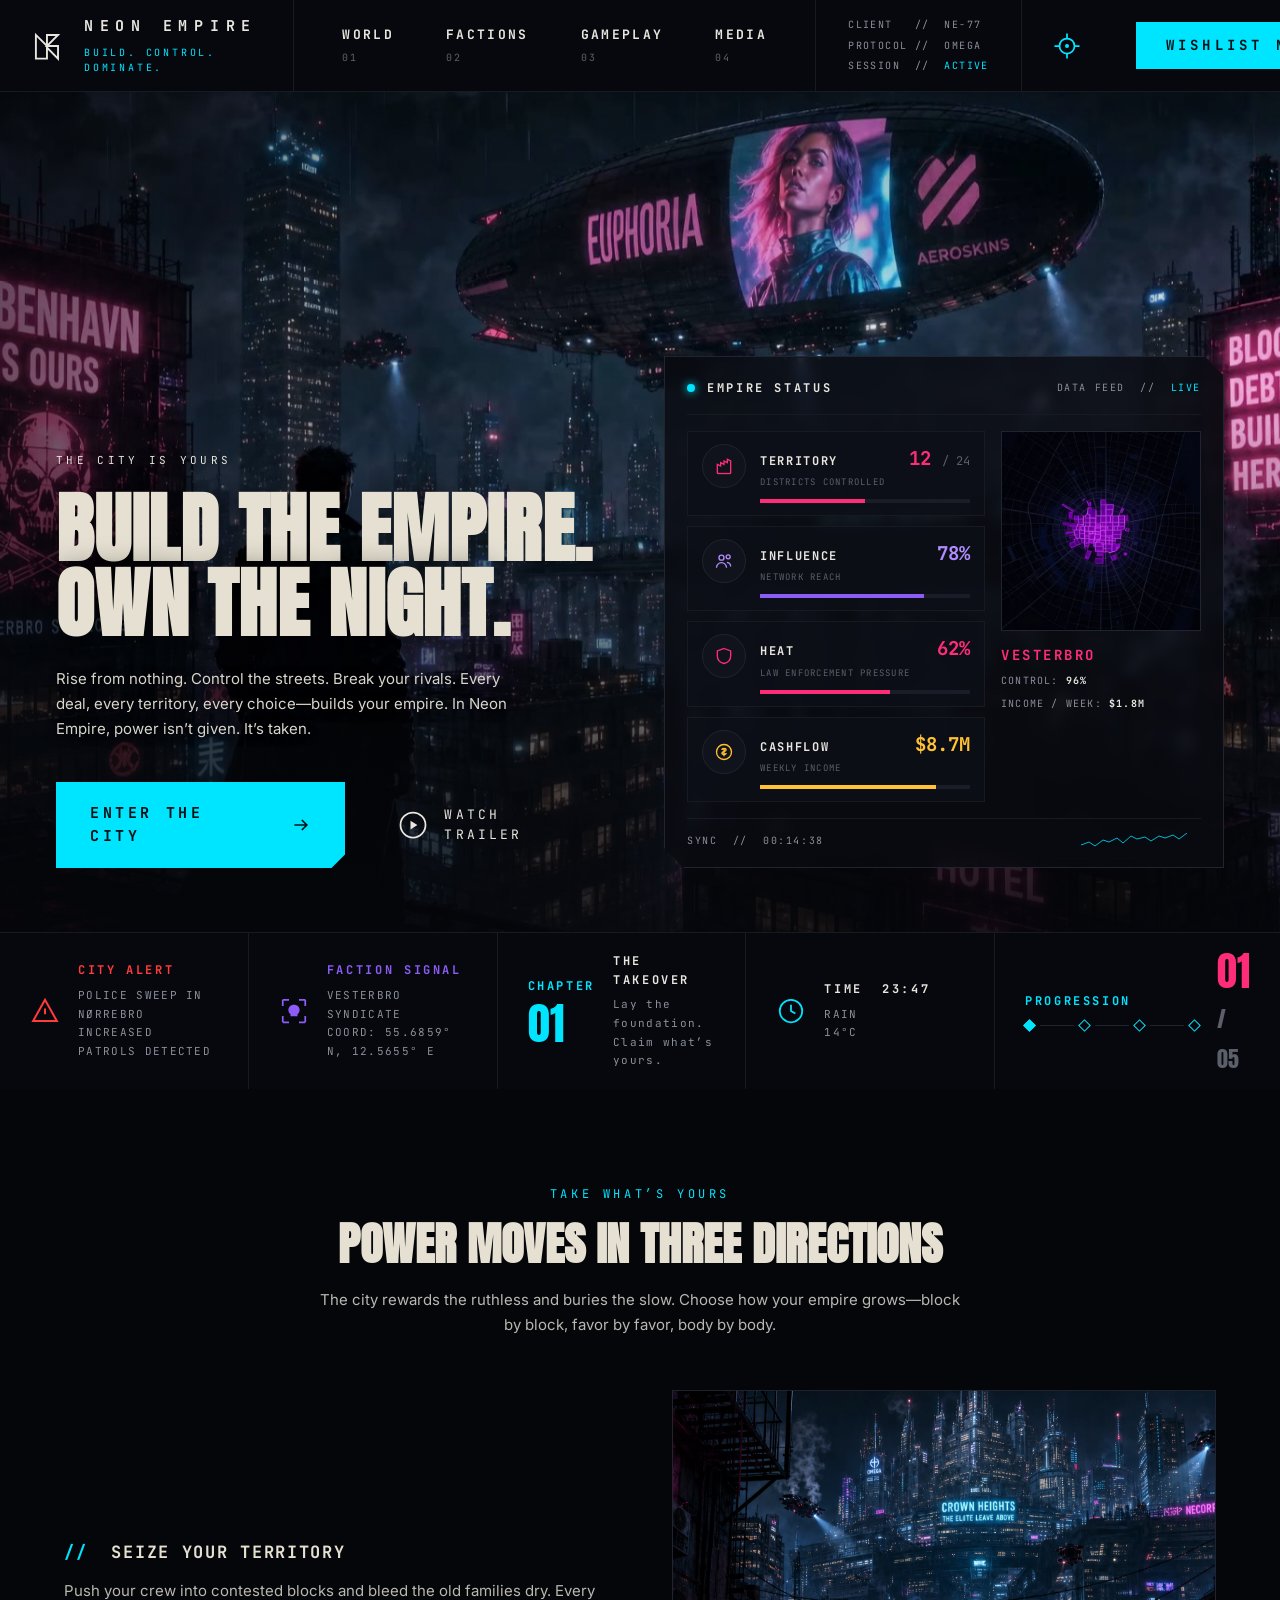
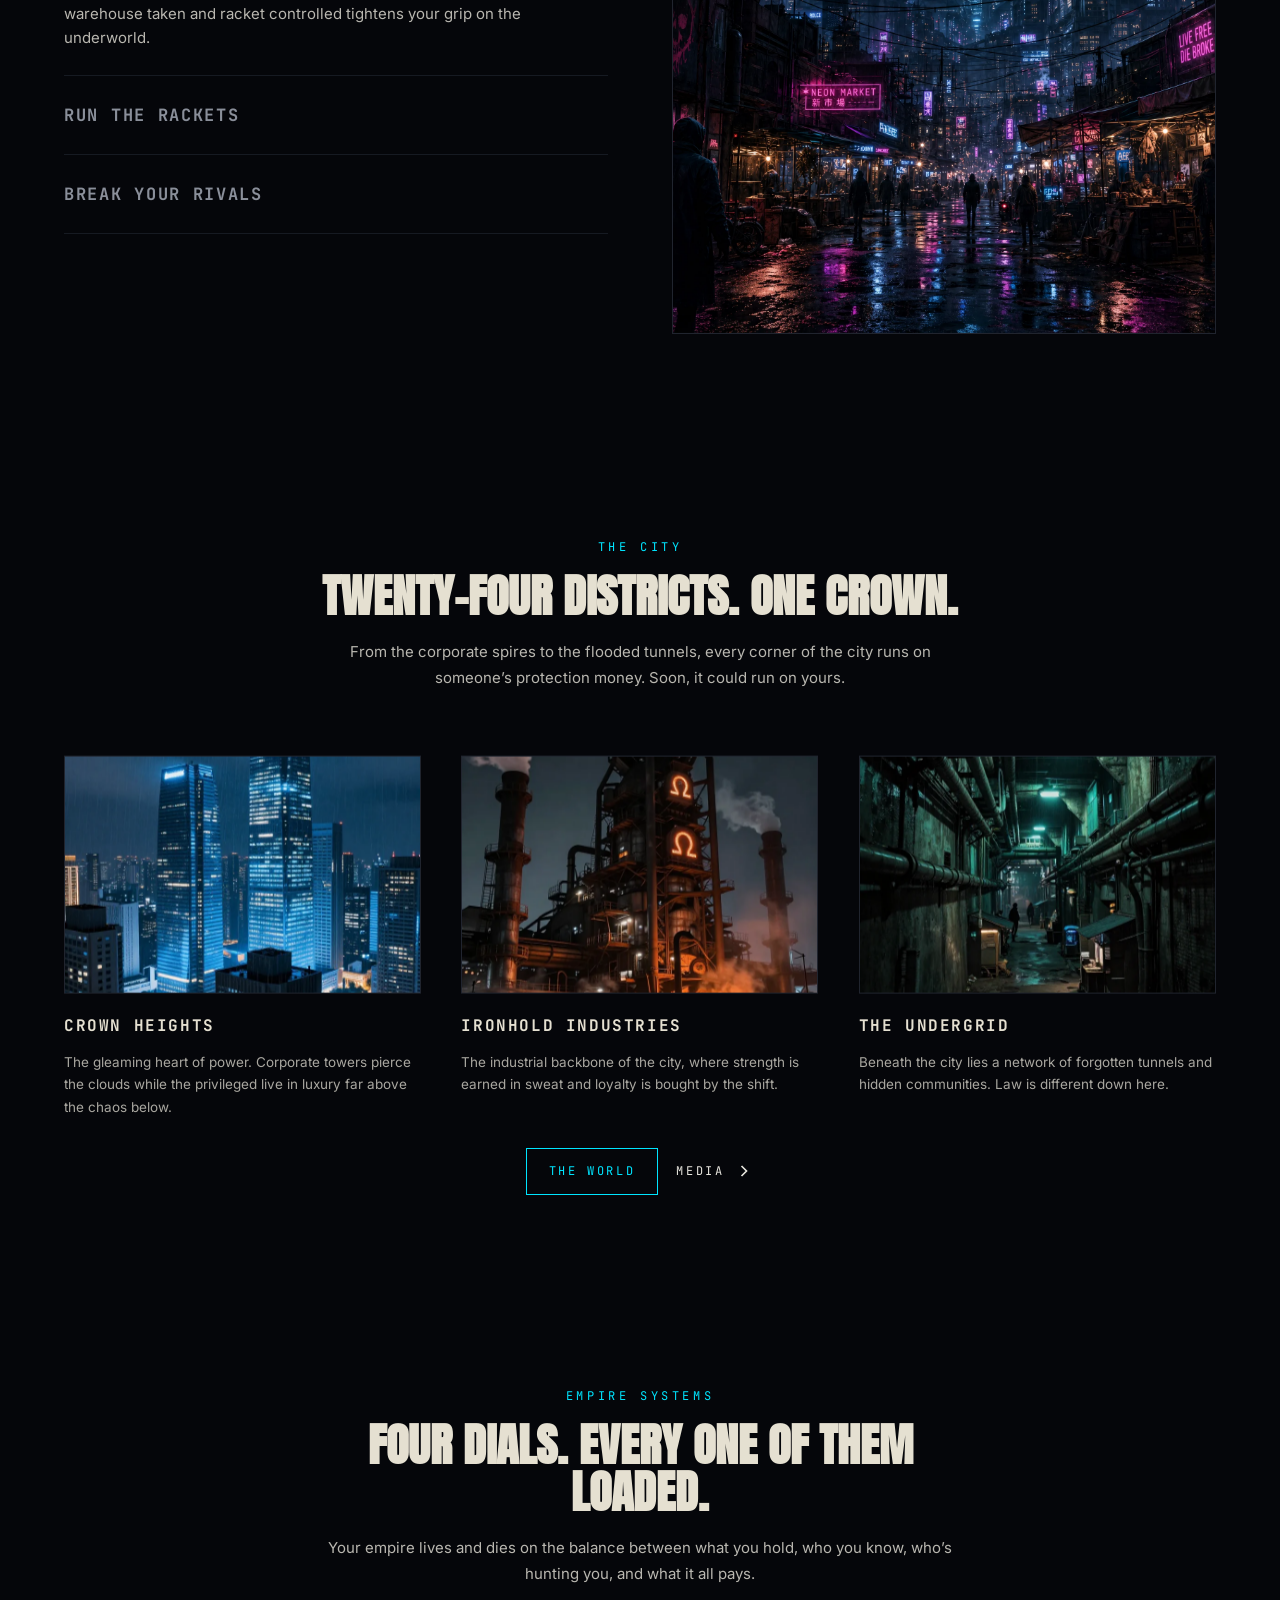
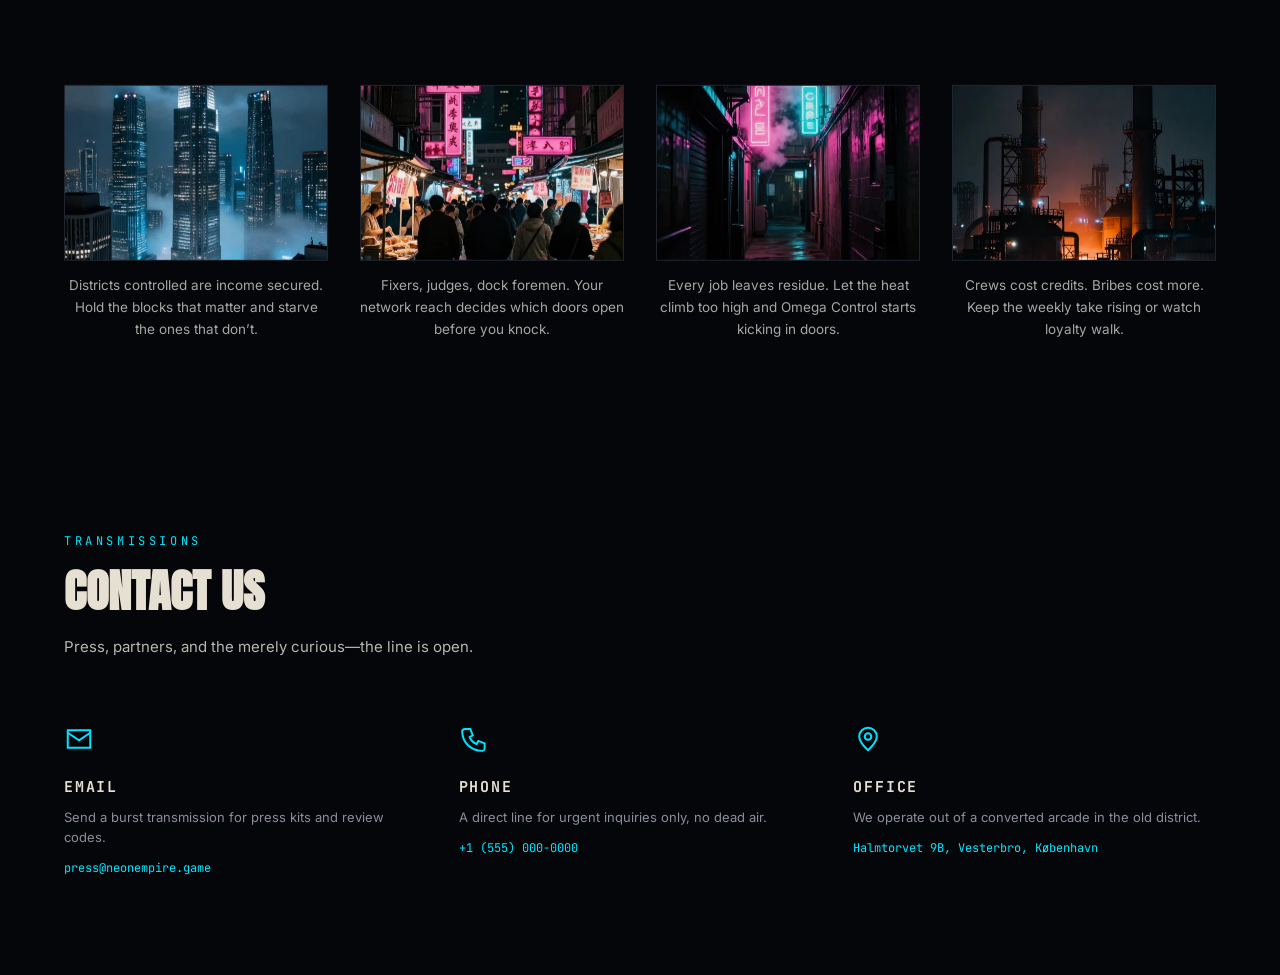
==== index.html @ 79a6263e "Neon Empire marketing site: 5 pages, video heroes, parallax home Static vanilla HTML/CSS/JS built fr" ====
<!DOCTYPE html>
<html lang="en">
<head>
  <meta charset="UTF-8" />
  <meta name="viewport" content="width=device-width, initial-scale=1.0" />
  <title>Neon Empire — Build. Control. Dominate.</title>
  <link rel="preconnect" href="https://fonts.googleapis.com" />
  <link rel="preconnect" href="https://fonts.gstatic.com" crossorigin />
  <link href="https://fonts.googleapis.com/css2?family=Anton&family=Inter:wght@400;600&family=JetBrains+Mono:wght@400;700&display=swap" rel="stylesheet" />
  <link rel="stylesheet" href="css/base.css?v=2" />
  <link rel="stylesheet" href="css/home.css?v=5" />
  <link rel="stylesheet" href="css/components.css?v=2" />
  <link rel="stylesheet" href="css/widgets.css?v=2" />
</head>
<body>

  <header class="site-nav">
    <a class="nav-brand" href="index.html">
      <svg class="nav-logo" viewBox="0 0 48 48" fill="none" stroke="currentColor" stroke-width="2.4" aria-hidden="true">
        <path d="M10 40 V10 L24 24 V10 H38 L24 24 H38 V40 L24 26 V40 Z" stroke-linejoin="miter" />
      </svg>
      <span>
        <span class="brand-name">NEON&nbsp;EMPIRE</span>
        <span class="brand-tag" style="display:block">BUILD. CONTROL. DOMINATE.</span>
      </span>
    </a>
    <nav class="nav-links">
      <a href="world.html"><span class="nav-label">WORLD</span><span class="nav-num">01</span></a>
      <a href="character.html"><span class="nav-label">FACTIONS</span><span class="nav-num">02</span></a>
      <a href="city.html"><span class="nav-label">GAMEPLAY</span><span class="nav-num">03</span></a>
      <a href="areas.html"><span class="nav-label">MEDIA</span><span class="nav-num">04</span></a>
    </nav>
    <div class="nav-session">
      <span>CLIENT&nbsp;&nbsp;&nbsp;//&nbsp;&nbsp;NE-77</span>
      <span>PROTOCOL&nbsp;//&nbsp;&nbsp;OMEGA</span>
      <span>SESSION&nbsp;&nbsp;//&nbsp;&nbsp;<span class="accent">ACTIVE</span></span>
    </div>
    <div class="nav-reticle">
      <svg class="icon-lg" viewBox="0 0 24 24" fill="none" stroke="currentColor" stroke-width="1.4" aria-hidden="true">
        <circle cx="12" cy="12" r="6" /><circle cx="12" cy="12" r="1.6" fill="currentColor" stroke="none" />
        <path d="M12 2v4M12 18v4M2 12h4M18 12h4" />
      </svg>
    </div>
    <a class="nav-cta" href="#">WISHLIST NOW
      <svg class="icon" viewBox="0 0 24 24" fill="none" stroke="currentColor" stroke-width="2"><path d="M4 12h15M13 6l6 6-6 6" /></svg>
    </a>
  </header>

  <main class="hero">
    <video class="hero-bg" src="assets/hero-city.mp4" poster="assets/hero-city-poster.jpg" autoplay muted loop playsinline aria-label="A lone figure overlooks the neon-lit megacity of Neon Empire at night"></video>
    <div class="hero-inner">
      <div class="hero-copy">
        <span class="eyebrow" style="color:var(--text)">THE CITY IS YOURS</span>
        <h1 class="display hero-title">Build the empire.<br />Own the night.</h1>
        <p class="hero-lede">
          Rise from nothing. Control the streets. Break your rivals.
          Every deal, every territory, every choice—builds your empire.
          In Neon Empire, power isn&rsquo;t given. It&rsquo;s taken.
        </p>
        <div class="hero-actions">
          <a class="btn-primary" href="city.html">ENTER THE CITY
            <svg class="icon" viewBox="0 0 24 24" fill="none" stroke="currentColor" stroke-width="2"><path d="M4 12h15M13 6l6 6-6 6" /></svg>
          </a>
          <a class="btn-ghost" href="#">
            <svg class="icon-lg" viewBox="0 0 24 24" fill="none" stroke="currentColor" stroke-width="1.4"><circle cx="12" cy="12" r="10" /><path d="M10 8.5v7l5.5-3.5z" fill="currentColor" stroke="none" /></svg>
            WATCH TRAILER
          </a>
        </div>
      </div>

      <aside class="empire-panel" aria-label="Empire status">
        <div class="panel-head">
          <span class="panel-title"><span class="dot"></span>EMPIRE STATUS</span>
          <span class="feed">DATA FEED&nbsp;&nbsp;//&nbsp;&nbsp;<span class="live">LIVE</span></span>
        </div>
        <div class="panel-grid">
          <div class="stat-list">
            <div class="stat-row">
              <span class="stat-icon v-pink">
                <svg class="icon" viewBox="0 0 24 24" fill="none" stroke="currentColor" stroke-width="1.6"><path d="M4 21V10l4 2V8l4 2V6l4 2V4l4 2v15" /><path d="M4 21h16" /></svg>
              </span>
              <span class="stat-body">
                <span class="stat-top"><span class="stat-name">TERRITORY</span><span class="stat-value v-pink">12 <span class="of">/ 24</span></span></span>
                <span class="stat-sub">DISTRICTS CONTROLLED</span>
                <span class="stat-meter"><i class="m-pink" style="width:50%"></i></span>
              </span>
            </div>
            <div class="stat-row">
              <span class="stat-icon v-purple">
                <svg class="icon" viewBox="0 0 24 24" fill="none" stroke="currentColor" stroke-width="1.6"><circle cx="9" cy="8" r="3" /><path d="M3 20c0-3.3 2.7-6 6-6s6 2.7 6 6" /><circle cx="17" cy="7" r="2.4" /><path d="M15.5 13.6c2.7.4 4.5 2.2 4.5 5" /></svg>
              </span>
              <span class="stat-body">
                <span class="stat-top"><span class="stat-name">INFLUENCE</span><span class="stat-value v-purple">78%</span></span>
                <span class="stat-sub">NETWORK REACH</span>
                <span class="stat-meter"><i class="m-purple" style="width:78%"></i></span>
              </span>
            </div>
            <div class="stat-row">
              <span class="stat-icon v-pink">
                <svg class="icon" viewBox="0 0 24 24" fill="none" stroke="currentColor" stroke-width="1.6"><path d="M12 3l8 3v6c0 5-3.5 8-8 9-4.5-1-8-4-8-9V6z" /></svg>
              </span>
              <span class="stat-body">
                <span class="stat-top"><span class="stat-name">HEAT</span><span class="stat-value v-pink">62%</span></span>
                <span class="stat-sub">LAW ENFORCEMENT PRESSURE</span>
                <span class="stat-meter"><i class="m-pink" style="width:62%"></i></span>
              </span>
            </div>
            <div class="stat-row">
              <span class="stat-icon v-yellow">
                <svg class="icon" viewBox="0 0 24 24" fill="none" stroke="currentColor" stroke-width="1.6"><circle cx="12" cy="12" r="9" /><path d="M12 7v10M9.5 9.5c0-1 1.1-1.7 2.5-1.7s2.5.7 2.5 1.7-1 1.5-2.5 1.9-2.5.9-2.5 1.9 1.1 1.7 2.5 1.7 2.5-.7 2.5-1.7" /></svg>
              </span>
              <span class="stat-body">
                <span class="stat-top"><span class="stat-name">CASHFLOW</span><span class="stat-value v-yellow">$8.7M</span></span>
                <span class="stat-sub">WEEKLY INCOME</span>
                <span class="stat-meter"><i class="m-yellow" style="width:84%"></i></span>
              </span>
            </div>
          </div>
          <div class="map-block">
            <img class="map-img" src="assets/map-mini.webp" alt="Territory map highlighting Vesterbro districts" />
            <div class="map-meta">
              <div class="map-name">VESTERBRO</div>
              <div class="map-line">CONTROL: <b>96%</b></div>
              <div class="map-line">INCOME / WEEK: <b>$1.8M</b></div>
            </div>
          </div>
        </div>
        <div class="panel-foot">
          <span>SYNC&nbsp;&nbsp;//&nbsp;&nbsp;<span id="sync-clock">00:14:37</span></span>
          <svg class="sparkline" width="120" height="16" viewBox="0 0 120 16" fill="none" stroke="currentColor" stroke-width="1">
            <path d="M0 12l8-3 6 4 8-6 6 2 8-4 6 5 8-7 6 3 8-2 6 4 8-5 6 2 8-3 6 4 8-6" />
          </svg>
        </div>
      </aside>
    </div>
  </main>

  <footer class="status-bar">
    <div class="status-cell">
      <svg class="icon-lg cell-alert" viewBox="0 0 24 24" fill="none" stroke="currentColor" stroke-width="1.6"><path d="M12 3L2.5 20h19z" /><path d="M12 10v4.5M12 17.5v.1" /></svg>
      <div>
        <div class="cell-title cell-alert">CITY ALERT</div>
        <div class="cell-line">POLICE SWEEP IN NØRREBRO<br />INCREASED PATROLS DETECTED</div>
      </div>
    </div>
    <div class="status-cell">
      <svg class="icon-lg cell-signal" viewBox="0 0 24 24" fill="none" stroke="currentColor" stroke-width="1.4"><path d="M3 3h5M3 3v5M21 3h-5M21 3v5M3 21h5M3 21v-5M21 21h-5M21 21v-5" /><path d="M12 7c-2.6 0-4.5 1.8-4.5 4.2 0 1.6.8 2.6 1.7 3.3v1.7h5.6v-1.7c.9-.7 1.7-1.7 1.7-3.3C16.5 8.8 14.6 7 12 7z" fill="currentColor" stroke="none" /></svg>
      <div>
        <div class="cell-title cell-signal">FACTION SIGNAL</div>
        <div class="cell-line">VESTERBRO SYNDICATE<br />COORD: 55.6859° N, 12.5655° E</div>
      </div>
    </div>
    <div class="status-cell">
      <div>
        <div class="cell-title" style="color:var(--cyan)">CHAPTER</div>
        <div class="chapter-num">01</div>
      </div>
      <div>
        <div class="cell-title">THE TAKEOVER</div>
        <div class="cell-line">Lay the foundation.<br />Claim what&rsquo;s yours.</div>
      </div>
    </div>
    <div class="status-cell">
      <svg class="icon-lg" style="color:var(--cyan)" viewBox="0 0 24 24" fill="none" stroke="currentColor" stroke-width="1.4"><circle cx="12" cy="12" r="9" /><path d="M12 7v5l3.5 2" /></svg>
      <div>
        <div class="cell-title">TIME&nbsp;&nbsp;<span style="color:var(--text)">23:47</span></div>
        <div class="cell-line">RAIN<br />14°C</div>
      </div>
    </div>
    <div class="status-cell">
      <div style="flex:1">
        <div class="cell-title" style="color:var(--cyan)">PROGRESSION</div>
        <div class="progress-track">
          <span class="node filled"></span><span class="seg"></span>
          <span class="node"></span><span class="seg"></span>
          <span class="node"></span><span class="seg"></span>
          <span class="node"></span>
        </div>
      </div>
      <div class="progress-count">01 <span class="of">/ 05</span></div>
    </div>
  </footer>

  <section class="section">
    <div class="section-head">
      <p class="tagline">TAKE WHAT&rsquo;S YOURS</p>
      <h2 class="sec-title">Power moves in three directions</h2>
      <p class="sec-lede">The city rewards the ruthless and buries the slow. Choose how your empire grows&mdash;block by block, favor by favor, body by body.</p>
    </div>
    <div class="split">
      <div class="acc-list" data-accordion data-accordion-img="#home-acc-img">
        <div class="acc-item open" data-img="assets/city-street.webp">
          <h3>Seize your territory</h3>
          <div class="acc-body"><p>Push your crew into contested blocks and bleed the old families dry. Every warehouse taken and racket controlled tightens your grip on the underworld.</p></div>
        </div>
        <div class="acc-item" data-img="assets/rackets.webp">
          <h3>Run the rackets</h3>
          <div class="acc-body"><p>Protection, smuggling, data-laundering&mdash;every district hides an economy the corporations pretend not to see. Tap it, tax it, and keep the credits flowing.</p></div>
        </div>
        <div class="acc-item" data-img="assets/rivals.webp">
          <h3>Break your rivals</h3>
          <div class="acc-body"><p>Twenty-four syndicates want your throne. Turn their lieutenants, burn their safehouses, and make an example the whole city can read in neon.</p></div>
        </div>
      </div>
      <img id="home-acc-img" class="frame-img" style="aspect-ratio:1;" src="assets/city-street.webp" alt="A crowded neon market street canyon" />
    </div>
  </section>

  <section class="section">
    <div class="section-head">
      <p class="tagline">THE CITY</p>
      <h2 class="sec-title">Twenty-four districts. One crown.</h2>
      <p class="sec-lede">From the corporate spires to the flooded tunnels, every corner of the city runs on someone&rsquo;s protection money. Soon, it could run on yours.</p>
    </div>
    <div class="grid-3">
      <article class="feature-card">
        <img class="card-img" src="assets/a-crown.webp" alt="Crown Heights corporate towers in the rain" />
        <h3>Crown Heights</h3>
        <p>The gleaming heart of power. Corporate towers pierce the clouds while the privileged live in luxury far above the chaos below.</p>
      </article>
      <article class="feature-card">
        <img class="card-img" src="assets/a-ironhold.webp" alt="Ironhold Industries foundries and smoke stacks" />
        <h3>Ironhold Industries</h3>
        <p>The industrial backbone of the city, where strength is earned in sweat and loyalty is bought by the shift.</p>
      </article>
      <article class="feature-card">
        <img class="card-img" src="assets/a-undergrid.webp" alt="The Undergrid tunnels beneath the city" />
        <h3>The Undergrid</h3>
        <p>Beneath the city lies a network of forgotten tunnels and hidden communities. Law is different down here.</p>
      </article>
    </div>
    <div class="btn-row" style="justify-content:center;">
      <a class="btn-outline" href="world.html">THE WORLD</a>
      <a class="btn-link" href="areas.html">MEDIA
        <svg class="icon" viewBox="0 0 24 24" fill="none" stroke="currentColor" stroke-width="2"><path d="M9 6l6 6-6 6" /></svg>
      </a>
    </div>
  </section>

  <section class="section">
    <div class="section-head">
      <p class="tagline">EMPIRE SYSTEMS</p>
      <h2 class="sec-title">Four dials. Every one of them loaded.</h2>
      <p class="sec-lede">Your empire lives and dies on the balance between what you hold, who you know, who&rsquo;s hunting you, and what it all pays.</p>
    </div>
    <div class="grid-4">
      <article class="feature-card" style="text-align:center;">
        <img class="card-img" src="assets/d-crown.webp" alt="Territory — city districts" />
        <div class="card-kicker">01 // TERRITORY</div>
        <p>Districts controlled are income secured. Hold the blocks that matter and starve the ones that don&rsquo;t.</p>
      </article>
      <article class="feature-card" style="text-align:center;">
        <img class="card-img" src="assets/d-market.webp" alt="Influence — the network" />
        <div class="card-kicker">02 // INFLUENCE</div>
        <p>Fixers, judges, dock foremen. Your network reach decides which doors open before you knock.</p>
      </article>
      <article class="feature-card" style="text-align:center;">
        <img class="card-img" src="assets/d-underways.webp" alt="Heat — law enforcement pressure" />
        <div class="card-kicker">03 // HEAT</div>
        <p>Every job leaves residue. Let the heat climb too high and Omega Control starts kicking in doors.</p>
      </article>
      <article class="feature-card" style="text-align:center;">
        <img class="card-img" src="assets/d-industrial.webp" alt="Cashflow — weekly income" />
        <div class="card-kicker">04 // CASHFLOW</div>
        <p>Crews cost credits. Bribes cost more. Keep the weekly take rising or watch loyalty walk.</p>
      </article>
    </div>
  </section>

  <section class="section">
    <div class="section-head left" style="max-width:560px;">
      <p class="tagline">TRANSMISSIONS</p>
      <h2 class="sec-title">Contact us</h2>
      <p class="sec-lede">Press, partners, and the merely curious&mdash;the line is open.</p>
    </div>
    <div class="grid-3 contact-info" style="grid-template-columns:repeat(3,1fr);">
      <div>
        <svg class="icon-lg" viewBox="0 0 24 24" fill="none" stroke="currentColor" stroke-width="1.6"><rect x="3" y="5" width="18" height="14" /><path d="M3 7l9 6 9-6" /></svg>
        <h3>EMAIL</h3>
        <p>Send a burst transmission for press kits and review codes.</p>
        <a href="mailto:press@neonempire.game">press@neonempire.game</a>
      </div>
      <div>
        <svg class="icon-lg" viewBox="0 0 24 24" fill="none" stroke="currentColor" stroke-width="1.6"><path d="M5 4h4l2 5-2.5 1.5c1 2.5 3 4.5 5.5 5.5L15.5 13.5l5 2v4c0 1-1 2-2 2C9 21 3 15 2.5 6c0-1 1-2 2.5-2z" /></svg>
        <h3>PHONE</h3>
        <p>A direct line for urgent inquiries only, no dead air.</p>
        <a href="tel:+15550000000">+1 (555) 000-0000</a>
      </div>
      <div>
        <svg class="icon-lg" viewBox="0 0 24 24" fill="none" stroke="currentColor" stroke-width="1.6"><path d="M12 21s-7-6-7-11a7 7 0 0 1 14 0c0 5-7 11-7 11z" /><circle cx="12" cy="10" r="2.6" /></svg>
        <h3>OFFICE</h3>
        <p>We operate out of a converted arcade in the old district.</p>
        <a href="#">Halmtorvet 9B, Vesterbro, K&oslash;benhavn</a>
      </div>
    </div>
  </section>

  <script src="js/main.js?v=5"></script>
</body>
</html>
---- css/base.css ----
/* ============================================================
   NEON EMPIRE — shared foundation: tokens, nav, footer, common
   ============================================================ */

:root {
  --bg: #05060a;
  --bg-2: #0a0c12;
  --panel: rgba(10, 12, 18, 0.82);
  --line: #20242e;
  --line-soft: #161a22;
  --cyan: #00e5ff;
  --pink: #ff2d78;
  --purple: #8b5cf6;
  --yellow: #ffc233;
  --red: #ff3b3b;
  --text: #e8e6df;
  --bone: #e5e0d1;
  --muted: #8a8f9a;
  --dim: #5a5f6a;
  --font-display: "Anton", "Arial Narrow", sans-serif;
  --font-mono: "JetBrains Mono", "SF Mono", Menlo, monospace;
  --font-body: "Inter", "Helvetica Neue", Arial, sans-serif;
}

* {
  margin: 0;
  padding: 0;
  box-sizing: border-box;
}

html {
  background: var(--bg);
}

body {
  /* Site is designed at 1440px — never grow wider; center in larger windows. */
  max-width: 1440px;
  margin: 0 auto;
  background: var(--bg);
  color: var(--text);
  font-family: var(--font-body);
  font-size: 15px;
  line-height: 1.55;
  -webkit-font-smoothing: antialiased;
  min-height: 100vh;
}

img {
  display: block;
  max-width: 100%;
}
a {
  color: inherit;
  text-decoration: none;
}
ul {
  list-style: none;
}

.mono {
  font-family: var(--font-mono);
}

/* ---------- top navigation ---------- */

.site-nav {
  display: flex;
  align-items: stretch;
  height: 92px;
  background: #07080d;
  border-bottom: 1px solid var(--line-soft);
  font-family: var(--font-mono);
}

.nav-brand {
  display: flex;
  align-items: center;
  gap: 18px;
  padding: 0 28px;
  border-right: 1px solid var(--line-soft);
}

.nav-logo {
  width: 46px;
  height: 46px;
  color: var(--text);
}

.brand-name {
  font-size: 15px;
  font-weight: 700;
  letter-spacing: 0.45em;
  color: var(--text);
}

.brand-tag {
  margin-top: 6px;
  font-size: 10px;
  letter-spacing: 0.28em;
  color: var(--cyan);
}

.nav-links {
  display: flex;
  align-items: center;
  gap: 52px;
  padding: 0 48px;
  flex: 1;
}

.nav-links a {
  display: block;
}

.nav-links .nav-label {
  display: block;
  font-size: 13px;
  font-weight: 700;
  letter-spacing: 0.18em;
  color: var(--text);
}

.nav-links .nav-num {
  display: block;
  margin-top: 5px;
  font-size: 10px;
  letter-spacing: 0.2em;
  color: var(--dim);
}

.nav-links a:hover .nav-label,
.nav-links a.active .nav-label {
  color: var(--cyan);
}

.nav-links a.active {
  position: relative;
}

.nav-links a.active::after {
  content: "";
  position: absolute;
  left: 0;
  right: 8px;
  bottom: -14px;
  height: 2px;
  background: var(--cyan);
}

.nav-session {
  display: flex;
  flex-direction: column;
  justify-content: center;
  gap: 5px;
  padding: 0 32px;
  border-left: 1px solid var(--line-soft);
  font-size: 10px;
  letter-spacing: 0.14em;
  color: var(--muted);
  white-space: nowrap;
}

.nav-session .accent {
  color: var(--cyan);
}

.nav-reticle {
  display: flex;
  align-items: center;
  padding: 0 30px;
  border-left: 1px solid var(--line-soft);
  color: var(--cyan);
}

.nav-cta {
  display: flex;
  align-items: center;
  gap: 26px;
  margin: 22px 24px;
  padding: 0 30px;
  background: var(--cyan);
  color: #041014;
  font-size: 14px;
  font-weight: 700;
  letter-spacing: 0.3em;
  white-space: nowrap;
}

.nav-cta:hover {
  background: #4df0ff;
}

/* ---------- buttons ---------- */

.btn-primary {
  display: inline-flex;
  align-items: center;
  gap: 40px;
  padding: 20px 34px;
  background: var(--cyan);
  color: #041014;
  font-family: var(--font-mono);
  font-size: 15px;
  font-weight: 700;
  letter-spacing: 0.24em;
  border: 0;
  cursor: pointer;
  clip-path: polygon(
    0 0,
    100% 0,
    100% calc(100% - 14px),
    calc(100% - 14px) 100%,
    0 100%
  );
}

.btn-primary:hover {
  background: #4df0ff;
}

.btn-ghost {
  display: inline-flex;
  align-items: center;
  gap: 16px;
  padding: 18px 26px;
  background: transparent;
  color: var(--text);
  font-family: var(--font-mono);
  font-size: 13px;
  letter-spacing: 0.24em;
  border: 1px solid transparent;
  cursor: pointer;
}

.btn-ghost:hover {
  color: var(--cyan);
}

.btn-outline {
  display: inline-flex;
  align-items: center;
  justify-content: center;
  gap: 14px;
  padding: 13px 22px;
  background: transparent;
  border: 1px solid var(--cyan);
  color: var(--cyan);
  font-family: var(--font-mono);
  font-size: 12px;
  letter-spacing: 0.22em;
  cursor: pointer;
}

.btn-outline:hover {
  background: rgba(0, 229, 255, 0.08);
}

/* ---------- shared bits ---------- */

.eyebrow {
  font-family: var(--font-mono);
  font-size: 11px;
  letter-spacing: 0.3em;
  color: var(--cyan);
}

.display {
  font-family: var(--font-display);
  color: var(--bone);
  text-transform: uppercase;
  line-height: 0.98;
  letter-spacing: 0.01em;
}

.icon {
  width: 20px;
  height: 20px;
  flex: none;
}
.icon-lg {
  width: 30px;
  height: 30px;
  flex: none;
}

/* ---------- status footer bar ---------- */

.status-bar {
  display: flex;
  align-items: stretch;
  background: #07080d;
  border-top: 1px solid var(--line-soft);
  font-family: var(--font-mono);
  min-height: 96px;
}

.status-cell {
  display: flex;
  align-items: center;
  gap: 18px;
  padding: 18px 30px;
  border-right: 1px solid var(--line-soft);
  flex: 1;
}

.status-cell:last-child {
  border-right: 0;
}

.status-cell .cell-title {
  font-size: 12px;
  font-weight: 700;
  letter-spacing: 0.22em;
  margin-bottom: 6px;
}

.status-cell .cell-line {
  font-size: 11px;
  letter-spacing: 0.12em;
  color: var(--muted);
  line-height: 1.7;
}

@media (max-width: 1100px) {
  .nav-session,
  .nav-reticle {
    display: none;
  }
  .nav-links {
    gap: 28px;
    padding: 0 24px;
  }
  .status-bar {
    flex-wrap: wrap;
  }
  .status-cell {
    flex: 1 1 40%;
    border-bottom: 1px solid var(--line-soft);
  }
}

@media (max-width: 720px) {
  .site-nav {
    height: auto;
    flex-wrap: wrap;
  }
  .nav-brand {
    padding: 16px 20px;
    border-right: 0;
  }
  .nav-cta {
    margin: 14px 20px;
    padding: 14px 20px;
  }
  .nav-links {
    order: 3;
    flex-basis: 100%;
    padding: 0 20px 16px;
    gap: 22px;
  }
  .nav-links a.active::after {
    bottom: -6px;
  }
}
---- css/home.css ----
/* ============================================================
   NEON EMPIRE — home (Criminal Empire Leadership)
   ============================================================ */

.hero {
  position: relative;
  min-height: 840px;
  overflow: hidden;
  display: flex;
  align-items: flex-end;
}

.hero-bg {
  position: absolute;
  inset: 0;
  width: 100%;
  height: 100%;
  object-fit: cover;
  object-position: center 30%;
}

.hero::after {
  content: "";
  position: absolute;
  inset: 0;
  background:
    linear-gradient(
      180deg,
      rgba(5, 6, 10, 0.25) 0%,
      rgba(5, 6, 10, 0.05) 35%,
      rgba(5, 6, 10, 0.72) 82%,
      rgba(5, 6, 10, 0.92) 100%
    ),
    linear-gradient(90deg, rgba(5, 6, 10, 0.55) 0%, rgba(5, 6, 10, 0) 40%);
  pointer-events: none;
}

.hero-inner {
  position: relative;
  z-index: 2;
  width: 100%;
  display: grid;
  grid-template-columns: minmax(0, 1.15fr) minmax(420px, 560px);
  gap: 60px;
  align-items: end;
  padding: 60px 56px 64px;
}

.hero-copy .eyebrow {
  display: block;
  margin-bottom: 22px;
}

.hero-title {
  font-size: clamp(52px, 6vw, 88px);
  text-shadow: 0 4px 30px rgba(0, 0, 0, 0.6);
}

.hero-lede {
  margin-top: 26px;
  max-width: 480px;
  font-size: 15px;
  line-height: 1.65;
  color: #d8d5cc;
  text-shadow: 0 2px 12px rgba(0, 0, 0, 0.8);
}

.hero-actions {
  display: flex;
  align-items: center;
  gap: 26px;
  margin-top: 40px;
}

/* --- empire status panel --- */

.empire-panel {
  background: var(--panel);
  border: 1px solid var(--line);
  backdrop-filter: blur(6px);
  padding: 22px 22px 18px;
  clip-path: polygon(
    0 0,
    calc(100% - 20px) 0,
    100% 20px,
    100% 100%,
    20px 100%,
    0 calc(100% - 20px)
  );
  font-family: var(--font-mono);
}

.panel-head {
  display: flex;
  align-items: center;
  justify-content: space-between;
  padding-bottom: 16px;
  border-bottom: 1px solid var(--line-soft);
  margin-bottom: 16px;
}

.panel-head .panel-title {
  display: flex;
  align-items: center;
  gap: 12px;
  font-size: 12px;
  font-weight: 700;
  letter-spacing: 0.22em;
}

.panel-head .dot {
  width: 8px;
  height: 8px;
  border-radius: 50%;
  background: var(--cyan);
  box-shadow: 0 0 8px var(--cyan);
}

.panel-head .feed {
  font-size: 10px;
  letter-spacing: 0.16em;
  color: var(--muted);
}

.panel-head .feed .live {
  color: var(--cyan);
}

.panel-grid {
  display: grid;
  grid-template-columns: minmax(0, 1fr) 200px;
  gap: 16px;
}

.stat-list {
  display: flex;
  flex-direction: column;
  gap: 10px;
}

.stat-row {
  display: grid;
  grid-template-columns: 44px minmax(0, 1fr);
  gap: 14px;
  background: rgba(14, 16, 24, 0.85);
  border: 1px solid var(--line-soft);
  padding: 12px 14px;
}

.stat-icon {
  width: 44px;
  height: 44px;
  border-radius: 50%;
  display: flex;
  align-items: center;
  justify-content: center;
  background: #10131c;
  border: 1px solid var(--line);
}

.stat-body {
  display: block;
  min-width: 0;
}

.stat-top {
  display: flex;
  align-items: baseline;
  justify-content: space-between;
  gap: 10px;
}

.stat-name {
  font-size: 12px;
  font-weight: 700;
  letter-spacing: 0.14em;
  color: var(--text);
}

.stat-sub {
  display: block;
  font-size: 9px;
  letter-spacing: 0.14em;
  color: var(--dim);
  margin-top: 3px;
}

.stat-value {
  font-size: 19px;
  font-weight: 700;
}
.stat-value .of {
  font-size: 12px;
  color: var(--dim);
  font-weight: 400;
}

.stat-meter {
  display: block;
  margin-top: 9px;
  height: 4px;
  background: #1a1d27;
}

.stat-meter i {
  display: block;
  height: 100%;
}

.v-pink {
  color: var(--pink);
}
.v-purple {
  color: #b18cff;
}
.v-yellow {
  color: var(--yellow);
}
.m-pink {
  background: var(--pink);
}
.m-purple {
  background: var(--purple);
}
.m-yellow {
  background: var(--yellow);
}

/* --- territory map --- */

.map-block {
  display: flex;
  flex-direction: column;
}

.map-img {
  width: 100%;
  aspect-ratio: 1;
  object-fit: cover;
  border: 1px solid var(--line);
}

.map-meta {
  padding-top: 14px;
}

.map-meta .map-name {
  font-size: 14px;
  font-weight: 700;
  letter-spacing: 0.18em;
  color: var(--pink);
}

.map-meta .map-line {
  margin-top: 7px;
  font-size: 10px;
  letter-spacing: 0.12em;
  color: var(--muted);
}

.map-meta .map-line b {
  color: var(--text);
  font-weight: 700;
}

.panel-foot {
  display: flex;
  align-items: center;
  justify-content: space-between;
  margin-top: 16px;
  padding-top: 14px;
  border-top: 1px solid var(--line-soft);
  font-size: 10px;
  letter-spacing: 0.16em;
  color: var(--muted);
}

.sparkline {
  color: var(--cyan);
  opacity: 0.8;
}

/* --- home status bar accents --- */

.cell-alert {
  color: var(--red);
}
.cell-signal {
  color: var(--purple);
}

.chapter-num {
  font-family: var(--font-display);
  font-size: 44px;
  color: var(--cyan);
  line-height: 1;
}

.progress-track {
  display: flex;
  align-items: center;
  gap: 6px;
  margin-top: 10px;
  color: var(--cyan);
}

.progress-track .seg {
  width: 34px;
  height: 1px;
  background: var(--line);
}

.progress-track .node {
  width: 9px;
  height: 9px;
  border: 1px solid var(--cyan);
  transform: rotate(45deg);
}

.progress-track .node.filled {
  background: var(--cyan);
}

.progress-count {
  font-family: var(--font-display);
  font-size: 40px;
  color: var(--pink);
  line-height: 1;
}

.progress-count .of {
  font-size: 22px;
  color: var(--dim);
}

@media (max-width: 1100px) {
  .hero-inner {
    grid-template-columns: 1fr;
    padding: 48px 28px;
  }
  .empire-panel {
    max-width: 560px;
  }
}


/* --- scroll snapping: settle on each section as the user scrolls --- */

html {
  scroll-snap-type: y proximity;
}

.hero,
body > section.section {
  scroll-snap-align: start;
}

/* --- parallax: oversize the hero backdrop so it can drift slower than
   the page without exposing edges; JS drives the transforms --- */

.hero .hero-bg {
  /* Oversize supplies the parallax travel slack. Keep it modest so a 16:9
     source isn't upscaled far past the frame and cropped at the sides. */
  height: 120%;
  top: -10%;
  will-change: transform;
}

.section .frame-img,
.section .card-img {
  will-change: transform;
}

@media (prefers-reduced-motion: reduce) {
  html { scroll-snap-type: none; }
}

/* --- gritty monochrome backdrop for the below-the-fold sections: the
   texture is viewport-fixed, so content parallaxes over it as you scroll --- */

body > section.section {
  background:
    linear-gradient(rgba(5, 6, 10, 0.9), rgba(5, 6, 10, 0.9)),
    url("../assets/grit.webp");
  background-attachment: fixed;
  background-size: auto, 620px;
}
---- css/components.css ----
/* ============================================================
   NEON EMPIRE — section & card components (wireframe rebuild)
   ============================================================ */

.section {
  padding: 96px 5%;
}
.section.tight {
  padding-top: 64px;
}

.section-head {
  max-width: 640px;
  margin: 0 auto 64px;
  text-align: center;
}
.section-head.left {
  margin-left: 0;
  text-align: left;
}

.tagline {
  font-family: var(--font-mono);
  font-size: 12px;
  letter-spacing: 0.3em;
  color: var(--cyan);
  margin-bottom: 16px;
  text-transform: uppercase;
}

.sec-title {
  font-family: var(--font-display);
  color: var(--bone);
  text-transform: uppercase;
  line-height: 1.02;
  font-size: clamp(34px, 3.6vw, 52px);
  margin-bottom: 20px;
}

.sec-title.xl {
  font-size: clamp(44px, 5vw, 72px);
}

.sec-lede {
  color: #b9b7b0;
  font-size: 15px;
  line-height: 1.7;
}

.btn-row {
  display: flex;
  flex-wrap: wrap;
  gap: 18px;
  margin-top: 30px;
  align-items: center;
}
.section-head:not(.left) .btn-row {
  justify-content: center;
}

.btn-link {
  display: inline-flex;
  align-items: center;
  gap: 10px;
  font-family: var(--font-mono);
  font-size: 12px;
  letter-spacing: 0.22em;
  color: var(--text);
  cursor: pointer;
  background: none;
  border: 0;
  text-transform: uppercase;
}

.btn-link:hover {
  color: var(--cyan);
}

/* ---------- page hero (shared) ---------- */

.page-hero {
  position: relative;
  min-height: 78vh;
  display: flex;
  align-items: center;
  justify-content: center;
  text-align: center;
  overflow: hidden;
  border-bottom: 1px solid var(--line-soft);
}

.page-hero img.hero-bg {
  position: absolute;
  inset: 0;
  width: 100%;
  height: 100%;
  object-fit: cover;
}

.page-hero::after {
  content: "";
  position: absolute;
  inset: 0;
  background: linear-gradient(
    180deg,
    rgba(5, 6, 10, 0.55),
    rgba(5, 6, 10, 0.35) 45%,
    rgba(5, 6, 10, 0.88)
  );
}

.page-hero .hero-content {
  position: relative;
  z-index: 2;
  max-width: 760px;
  padding: 90px 5%;
}

.page-hero h1 {
  font-family: var(--font-display);
  color: var(--bone);
  text-transform: uppercase;
  line-height: 0.98;
  font-size: clamp(52px, 6.4vw, 96px);
  text-shadow: 0 4px 30px rgba(0, 0, 0, 0.6);
}

.page-hero .hero-lede {
  margin: 24px auto 0;
  max-width: 540px;
  color: #d8d5cc;
  text-shadow: 0 2px 12px rgba(0, 0, 0, 0.8);
}

.page-hero .btn-row {
  justify-content: center;
  margin-top: 36px;
}

/* ---------- two-column layouts ---------- */

.split {
  display: grid;
  grid-template-columns: 1fr 1fr;
  gap: 64px;
  align-items: center;
}
.split.head {
  align-items: start;
  margin-bottom: 56px;
}

.frame-img {
  border: 1px solid var(--line);
  width: 100%;
  object-fit: cover;
}
.frame-img.wide {
  aspect-ratio: 21 / 9;
}

/* ---------- accordion feature (missions / gameplay) ---------- */

.acc-list {
  display: flex;
  flex-direction: column;
}

.acc-item {
  border-bottom: 1px solid var(--line-soft);
  padding: 26px 0;
  cursor: pointer;
}

.acc-item h3 {
  font-family: var(--font-mono);
  font-size: 17px;
  font-weight: 700;
  letter-spacing: 0.1em;
  color: var(--muted);
  text-transform: uppercase;
  display: flex;
  gap: 12px;
}

.acc-item .acc-body {
  overflow: hidden;
  max-height: 0;
  opacity: 0;
  transition:
    max-height 0.35s ease,
    opacity 0.35s ease;
}
.acc-item .acc-body p {
  margin-top: 14px;
  color: #b9b7b0;
}

.acc-item.open h3 {
  color: var(--bone);
}
.acc-item.open h3::before {
  content: "//";
  color: var(--cyan);
  margin-right: 12px;
}
.acc-item.open .acc-body {
  max-height: 200px;
  opacity: 1;
}

/* ---------- card grids ---------- */

.grid-3 {
  display: grid;
  grid-template-columns: repeat(3, 1fr);
  gap: 40px;
}
.grid-4 {
  display: grid;
  grid-template-columns: repeat(4, 1fr);
  gap: 32px;
}

.feature-card {
  text-align: left;
}

.feature-card .card-img {
  width: 100%;
  aspect-ratio: 3 / 2;
  object-fit: cover;
  border: 1px solid var(--line);
  margin-bottom: 22px;
}

.feature-card h3 {
  font-family: var(--font-mono);
  font-size: 16px;
  font-weight: 700;
  letter-spacing: 0.1em;
  color: var(--bone);
  text-transform: uppercase;
  margin-bottom: 12px;
}

.feature-card .card-kicker {
  font-family: var(--font-mono);
  font-size: 10px;
  letter-spacing: 0.24em;
  color: var(--cyan);
  margin-bottom: 10px;
}

.feature-card p {
  color: #a9a7a0;
  font-size: 13.5px;
  line-height: 1.65;
}

.icon-card {
  text-align: center;
}
.icon-card .icon-lg {
  margin: 0 auto 20px;
  color: var(--cyan);
  width: 40px;
  height: 40px;
}
.icon-card h3 {
  justify-content: center;
}

/* ---------- staggered district grid (the-world) ---------- */

.stagger {
  display: grid;
  grid-template-columns: 1fr 1fr;
  gap: 48px 64px;
}
.stagger .col {
  display: flex;
  flex-direction: column;
  gap: 48px;
}
.stagger .col.offset {
  margin-top: 34%;
}

.stagger .card-img.sq {
  aspect-ratio: 1;
}
.stagger .card-img.ls {
  aspect-ratio: 3 / 2;
}
.stagger .card-img.pt {
  aspect-ratio: 3 / 4;
}

/* ---------- faction tiles (logo cloud) ---------- */

.tile-grid {
  display: grid;
  grid-template-columns: 1fr 1fr;
  gap: 14px;
}

.faction-tile {
  border: 1px solid var(--line);
  background: rgba(10, 12, 18, 0.7);
  padding: 22px 18px;
  text-align: center;
  font-family: var(--font-mono);
  font-size: 11px;
  font-weight: 700;
  letter-spacing: 0.2em;
  color: var(--muted);
  text-transform: uppercase;
}

.faction-tile:hover {
  color: var(--cyan);
  border-color: var(--cyan);
}

/* ---------- stats ---------- */

.stat-grid {
  display: grid;
  grid-template-columns: 1fr 1fr;
  gap: 32px;
  margin: 26px 0 6px;
}

.big-stat .num {
  font-family: var(--font-display);
  font-size: 56px;
  color: var(--cyan);
  line-height: 1;
}

.big-stat.pink .num {
  color: var(--pink);
}
.big-stat p {
  margin-top: 12px;
  font-size: 13px;
  color: var(--muted);
}

/* ---------- CTA banner ---------- */

.cta-banner {
  position: relative;
  overflow: hidden;
  text-align: center;
  padding: 130px 5%;
  border-top: 1px solid var(--line-soft);
  border-bottom: 1px solid var(--line-soft);
}

.cta-banner img.hero-bg {
  position: absolute;
  inset: 0;
  width: 100%;
  height: 100%;
  object-fit: cover;
}

.cta-banner::after {
  content: "";
  position: absolute;
  inset: 0;
  background: rgba(5, 6, 10, 0.72);
}

.cta-banner .hero-content {
  position: relative;
  z-index: 2;
  max-width: 640px;
  margin: 0 auto;
}

.cta-banner h2 {
  font-family: var(--font-display);
  color: var(--bone);
  text-transform: uppercase;
  font-size: clamp(36px, 4vw, 58px);
  line-height: 1;
  margin-bottom: 18px;
}

.cta-banner .btn-row {
  justify-content: center;
}

@media (max-width: 980px) {
  .split,
  .split.head {
    grid-template-columns: 1fr;
    gap: 40px;
  }
  .grid-3 {
    grid-template-columns: 1fr;
    gap: 48px;
  }
  .grid-4 {
    grid-template-columns: 1fr 1fr;
  }
  .stagger {
    grid-template-columns: 1fr;
  }
  .stagger .col.offset {
    margin-top: 0;
  }
  .section {
    padding: 64px 5%;
  }
}
---- css/widgets.css ----
/* ============================================================
   NEON EMPIRE — interactive widgets: tabs, carousel, faq,
   timeline, gallery, blog, contact form, mega footer
   ============================================================ */

/* ---------- tabs ---------- */

.tab-bar {
  display: flex;
  justify-content: center;
  gap: 44px;
  border-bottom: 1px solid var(--line-soft);
  margin-bottom: 48px;
  font-family: var(--font-mono);
  font-size: 13px;
  letter-spacing: 0.2em;
}

.tab-bar button {
  background: none;
  border: 0;
  color: var(--muted);
  padding: 14px 2px 16px;
  cursor: pointer;
  border-bottom: 2px solid transparent;
  font: inherit;
  letter-spacing: inherit;
  text-transform: uppercase;
}

.tab-bar button.active {
  color: var(--cyan);
  border-bottom-color: var(--cyan);
}
.tab-panel {
  display: none;
}
.tab-panel.active {
  display: grid;
}

/* ---------- gallery grid ---------- */

.gallery-grid {
  display: grid;
  grid-template-columns: 2fr 1fr 1fr;
  grid-auto-rows: 1fr;
  gap: 14px;
}
.gallery-grid a {
  display: block;
  overflow: hidden;
  border: 1px solid var(--line);
}
.gallery-grid a:first-child {
  grid-row: span 2;
}
.gallery-grid img {
  width: 100%;
  height: 100%;
  object-fit: cover;
  aspect-ratio: 1;
  transition: transform 0.4s ease;
}
.gallery-grid a:first-child img {
  aspect-ratio: auto;
}
.gallery-grid a:hover img {
  transform: scale(1.04);
}

/* ---------- carousel ---------- */

.carousel {
  position: relative;
}

.carousel-track {
  display: flex;
  gap: 20px;
  overflow-x: auto;
  scroll-snap-type: x mandatory;
  scrollbar-width: none;
}

.carousel-track::-webkit-scrollbar {
  display: none;
}
.carousel-track > * {
  flex: 0 0 calc(33.333% - 14px);
  scroll-snap-align: start;
}

.carousel-track img {
  width: 100%;
  aspect-ratio: 1;
  object-fit: cover;
  border: 1px solid var(--line);
}

.carousel-nav {
  display: flex;
  align-items: center;
  justify-content: space-between;
  margin-top: 26px;
}

.dots {
  display: flex;
  gap: 8px;
}
.dots i {
  width: 7px;
  height: 7px;
  border-radius: 50%;
  background: var(--line);
}
.dots i.active {
  background: var(--cyan);
}

.car-btns {
  display: flex;
  gap: 12px;
}

.car-btn {
  width: 46px;
  height: 46px;
  border-radius: 50%;
  border: 1px solid var(--line);
  background: transparent;
  color: var(--text);
  display: flex;
  align-items: center;
  justify-content: center;
  cursor: pointer;
}

.car-btn:hover {
  border-color: var(--cyan);
  color: var(--cyan);
}

/* ---------- FAQ ---------- */

.faq-list {
  max-width: 760px;
}

.faq-item {
  border-bottom: 1px solid var(--line-soft);
}

.faq-q {
  width: 100%;
  display: flex;
  justify-content: space-between;
  align-items: center;
  gap: 20px;
  background: none;
  border: 0;
  color: var(--text);
  font-family: var(--font-mono);
  font-size: 14px;
  font-weight: 700;
  letter-spacing: 0.08em;
  text-align: left;
  padding: 22px 0;
  cursor: pointer;
}

.faq-q .icon {
  transition: transform 0.3s;
  color: var(--cyan);
}
.faq-item.open .faq-q .icon {
  transform: rotate(45deg);
}

.faq-a {
  overflow: hidden;
  max-height: 0;
  opacity: 0;
  transition:
    max-height 0.35s ease,
    opacity 0.35s ease;
}
.faq-a p {
  padding-bottom: 22px;
  color: #a9a7a0;
  font-size: 14px;
  max-width: 60ch;
}
.faq-item.open .faq-a {
  max-height: 260px;
  opacity: 1;
}

/* ---------- timeline ---------- */

.timeline {
  position: relative;
  padding-left: 40px;
}

.timeline::before {
  content: "";
  position: absolute;
  left: 7px;
  top: 6px;
  bottom: 6px;
  width: 2px;
  background: var(--line);
}

.tl-item {
  position: relative;
  padding-bottom: 44px;
}
.tl-item:last-child {
  padding-bottom: 0;
}

.tl-item::before {
  content: "";
  position: absolute;
  left: -40px;
  top: 4px;
  width: 12px;
  height: 12px;
  transform: rotate(45deg);
  background: var(--bg);
  border: 2px solid var(--cyan);
}

.tl-item .tl-phase {
  font-family: var(--font-mono);
  font-size: 11px;
  letter-spacing: 0.26em;
  color: var(--cyan);
  margin-bottom: 8px;
}

.tl-item h3 {
  font-family: var(--font-mono);
  font-size: 16px;
  font-weight: 700;
  letter-spacing: 0.08em;
  color: var(--bone);
  text-transform: uppercase;
  margin-bottom: 10px;
}

.tl-item p {
  color: #a9a7a0;
  font-size: 13.5px;
  max-width: 52ch;
}

/* ---------- blog ---------- */

.blog-row {
  display: grid;
  grid-template-columns: 2fr 3fr;
  gap: 24px;
  border: 1px solid var(--line);
  background: rgba(10, 12, 18, 0.6);
  padding: 18px;
  margin-bottom: 18px;
}

.blog-row img {
  width: 100%;
  height: 100%;
  object-fit: cover;
  aspect-ratio: 1;
  border: 1px solid var(--line-soft);
}

.blog-meta {
  display: flex;
  align-items: center;
  gap: 14px;
  font-family: var(--font-mono);
  font-size: 10px;
  letter-spacing: 0.18em;
  color: var(--muted);
  margin-bottom: 12px;
}

.chip {
  border: 1px solid var(--cyan);
  color: var(--cyan);
  padding: 4px 10px;
}
.chip.pink {
  border-color: var(--pink);
  color: var(--pink);
}

.blog-title {
  font-family: var(--font-mono);
  font-size: 16px;
  font-weight: 700;
  letter-spacing: 0.04em;
  color: var(--bone);
  margin-bottom: 10px;
}
.blog-excerpt {
  font-size: 13px;
  color: #a9a7a0;
  margin-bottom: 14px;
}

.blog-card {
  flex: 0 0 calc(33.333% - 14px);
  scroll-snap-align: start;
}
.blog-card img {
  aspect-ratio: 3 / 2;
}
.blog-card .card-img {
  margin-bottom: 18px;
}

/* ---------- contact form ---------- */

.form-grid {
  display: grid;
  grid-template-columns: 1fr 1fr;
  gap: 20px;
}
.form-grid .full {
  grid-column: 1 / -1;
}

.field label {
  display: block;
  font-family: var(--font-mono);
  font-size: 11px;
  letter-spacing: 0.18em;
  color: var(--muted);
  margin-bottom: 8px;
  text-transform: uppercase;
}

.field input,
.field select,
.field textarea {
  width: 100%;
  background: rgba(10, 12, 18, 0.8);
  border: 1px solid var(--line);
  color: var(--text);
  font-family: var(--font-mono);
  font-size: 13px;
  padding: 13px 14px;
}

.field textarea {
  min-height: 130px;
  resize: vertical;
}

.field input:focus,
.field select:focus,
.field textarea:focus {
  outline: none;
  border-color: var(--cyan);
}

.radio-grid {
  display: grid;
  grid-template-columns: 1fr 1fr;
  gap: 12px 24px;
}

.radio-grid label,
.check-row label {
  display: flex;
  align-items: center;
  gap: 10px;
  font-size: 13px;
  color: #b9b7b0;
  cursor: pointer;
}

.radio-grid input,
.check-row input {
  accent-color: var(--cyan);
  width: auto;
}
.check-row {
  margin: 6px 0 18px;
}

.contact-info {
  display: grid;
  grid-template-columns: 1fr 1fr;
  gap: 40px 32px;
  align-content: start;
}
.contact-info .icon-lg {
  color: var(--cyan);
  margin-bottom: 16px;
}
.contact-info h3 {
  font-family: var(--font-mono);
  font-size: 15px;
  font-weight: 700;
  letter-spacing: 0.12em;
  color: var(--bone);
  margin-bottom: 8px;
}
.contact-info p {
  font-size: 13px;
  color: var(--muted);
  margin-bottom: 8px;
}
.contact-info a {
  font-family: var(--font-mono);
  font-size: 12px;
  color: var(--cyan);
}

/* ---------- mega footer ---------- */

.mega-footer {
  padding: 80px 5% 30px;
}

.mf-box {
  border: 1px solid var(--line);
  padding: 56px;
  display: grid;
  grid-template-columns: 1.2fr 0.8fr;
  gap: 48px;
  background: rgba(8, 10, 15, 0.6);
}

.mf-brand .nav-logo {
  margin-bottom: 26px;
}

.mf-heading {
  font-family: var(--font-display);
  color: var(--bone);
  text-transform: uppercase;
  font-size: clamp(38px, 4.4vw, 64px);
  line-height: 0.98;
  margin-bottom: 20px;
}

.mf-brand p {
  color: var(--muted);
  max-width: 44ch;
}

.mf-links {
  display: grid;
  grid-template-columns: 1fr 1fr;
  gap: 12px 32px;
  align-content: start;
}

.mf-links a {
  display: block;
  padding: 8px 0;
  font-family: var(--font-mono);
  font-size: 12px;
  letter-spacing: 0.16em;
  color: var(--muted);
  text-transform: uppercase;
}

.mf-links a:hover {
  color: var(--cyan);
}

.mf-social {
  display: flex;
  gap: 18px;
  margin-top: 30px;
  grid-column: 1 / -1;
  align-self: end;
}
.mf-social a {
  color: var(--muted);
}
.mf-social a:hover {
  color: var(--cyan);
}

.mf-legal {
  display: flex;
  justify-content: space-between;
  flex-wrap: wrap;
  gap: 14px;
  padding-top: 26px;
  font-family: var(--font-mono);
  font-size: 11px;
  letter-spacing: 0.12em;
  color: var(--dim);
}

.mf-legal a {
  color: var(--dim);
}
.mf-legal a:hover {
  color: var(--cyan);
}
.mf-legal ul {
  display: flex;
  gap: 24px;
}

@media (max-width: 980px) {
  .gallery-grid {
    grid-template-columns: 1fr 1fr;
  }
  .gallery-grid a:first-child {
    grid-column: 1 / -1;
    grid-row: auto;
  }
  .carousel-track > *,
  .blog-card {
    flex-basis: calc(50% - 10px);
  }
  .blog-row,
  .form-grid,
  .contact-info,
  .mf-box {
    grid-template-columns: 1fr;
  }
  .mf-box {
    padding: 32px;
  }
  .tab-bar {
    gap: 22px;
    overflow-x: auto;
  }
}

@media (max-width: 620px) {
  .carousel-track > *,
  .blog-card {
    flex-basis: 88%;
  }
  .radio-grid {
    grid-template-columns: 1fr;
  }
}
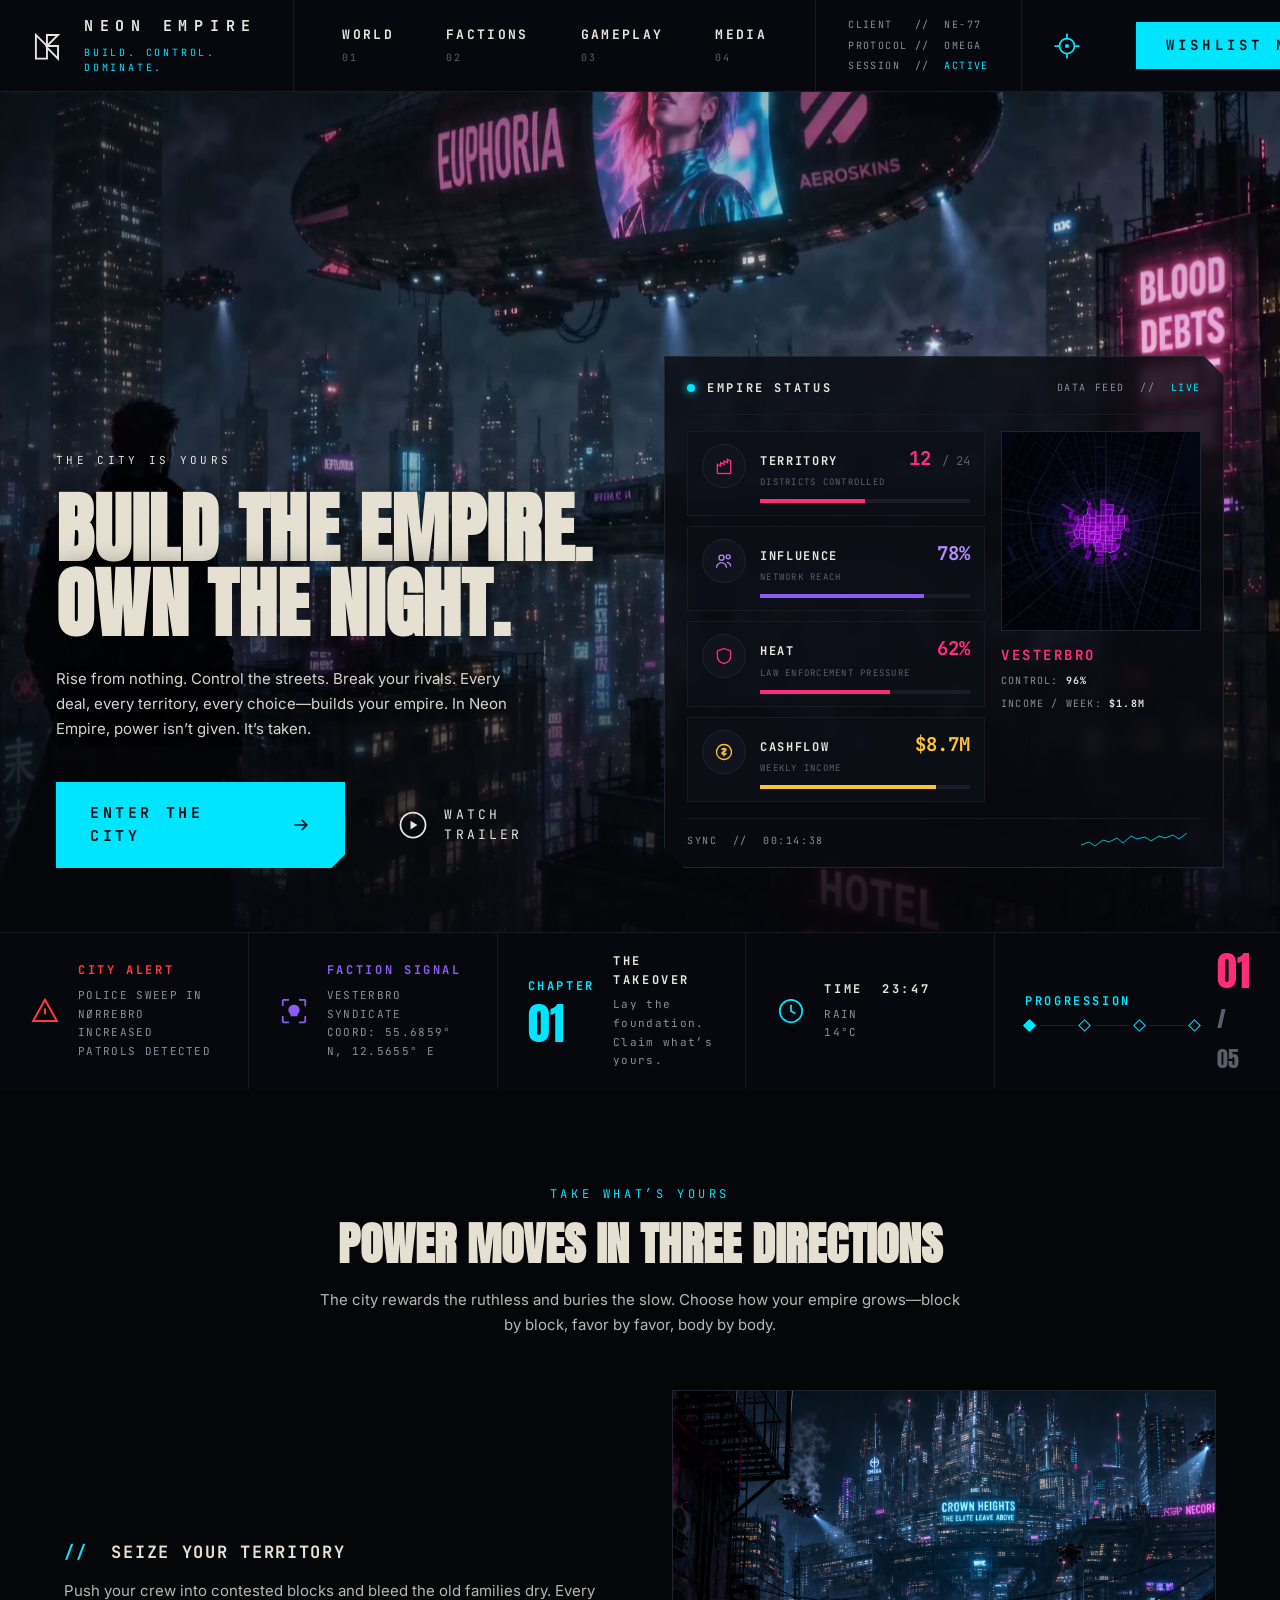
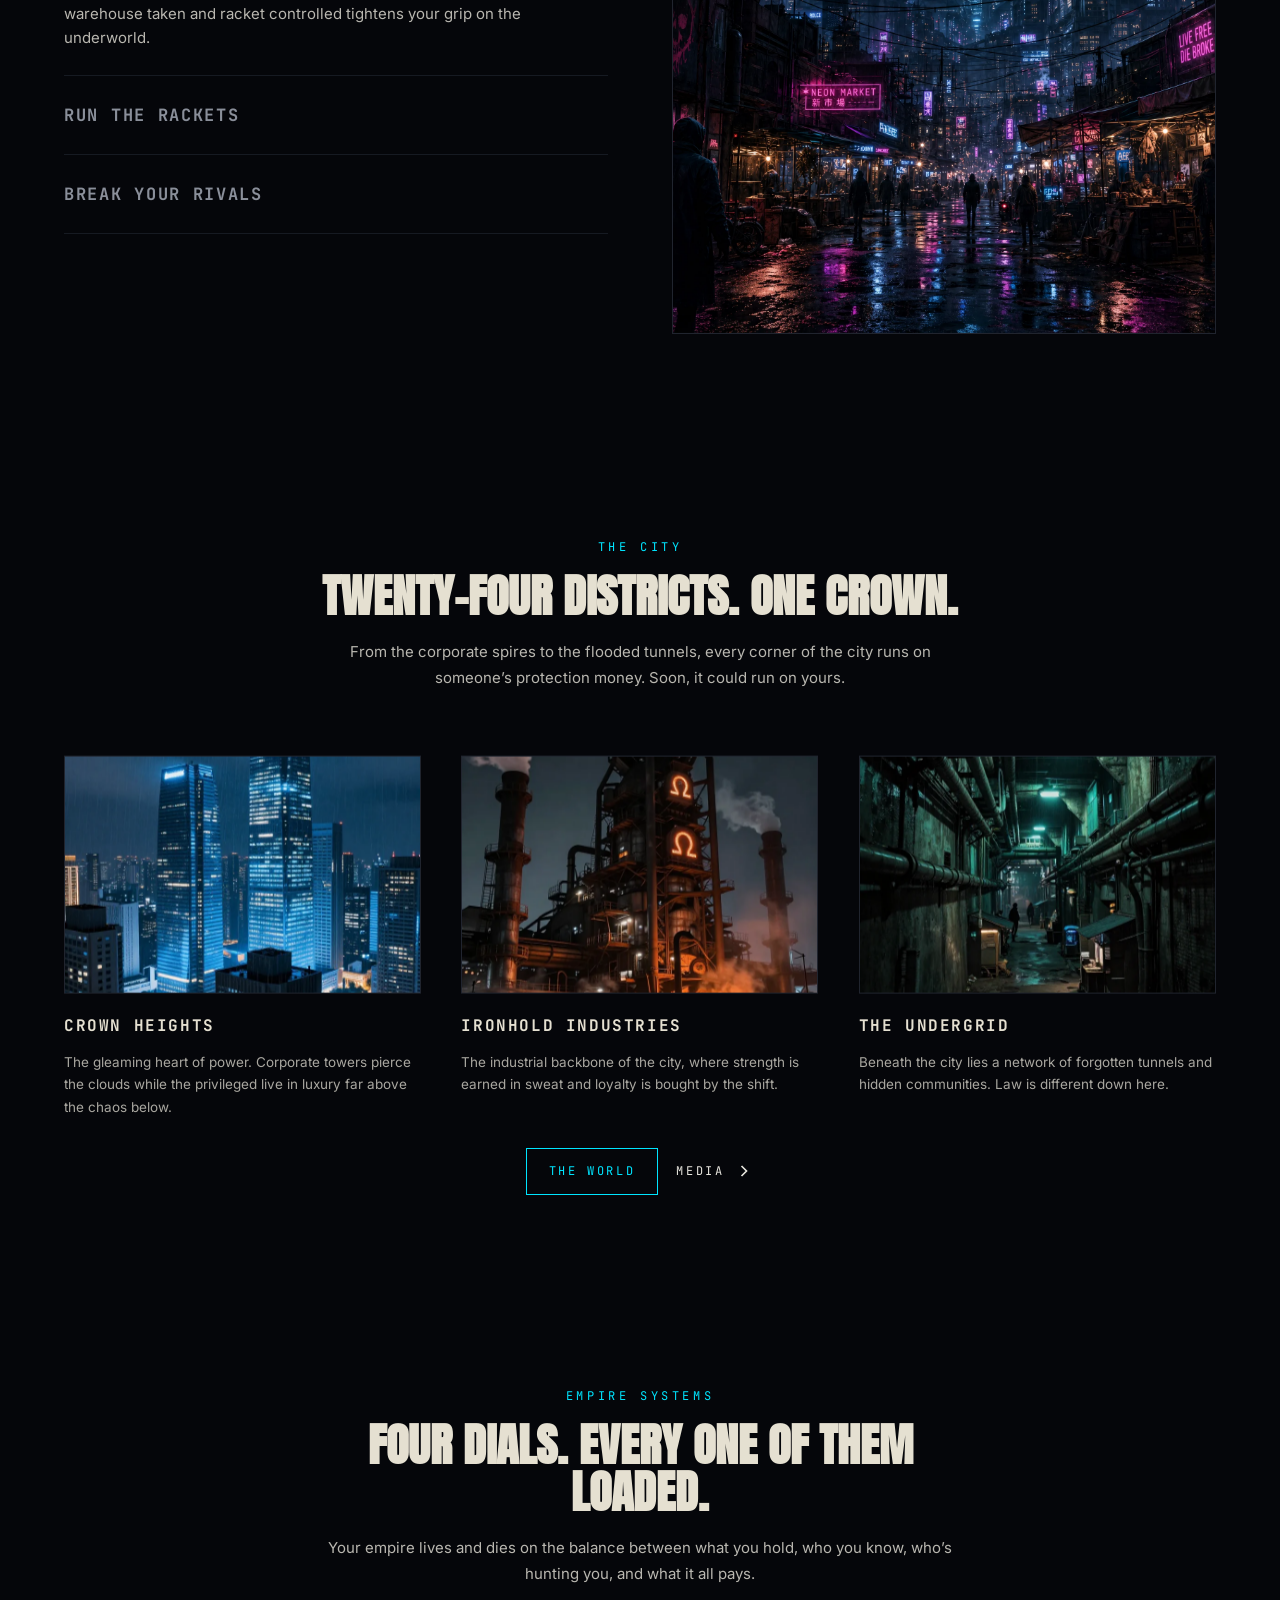
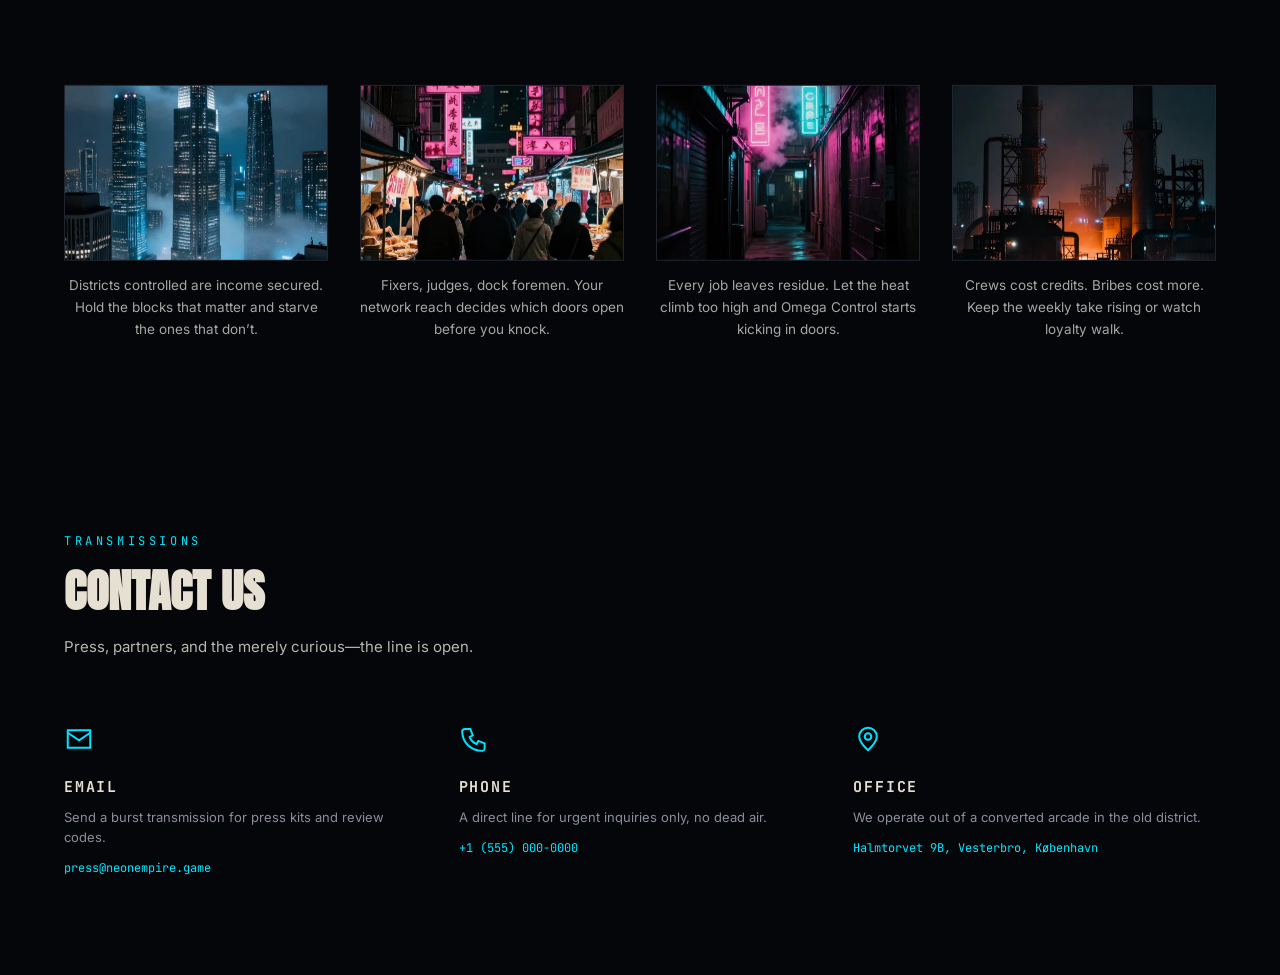
==== commit d8e7e2ff: "Swap home hero for 4:3 video; restore 150% parallax oversize The 4:3 source covers the taller backdr" ====
--- a/index.html
+++ b/index.html
@@ -8,7 +8,7 @@
   <link rel="preconnect" href="https://fonts.gstatic.com" crossorigin />
   <link href="https://fonts.googleapis.com/css2?family=Anton&family=Inter:wght@400;600&family=JetBrains+Mono:wght@400;700&display=swap" rel="stylesheet" />
   <link rel="stylesheet" href="css/base.css?v=2" />
-  <link rel="stylesheet" href="css/home.css?v=5" />
+  <link rel="stylesheet" href="css/home.css?v=6" />
   <link rel="stylesheet" href="css/components.css?v=2" />
   <link rel="stylesheet" href="css/widgets.css?v=2" />
 </head>
@@ -295,6 +295,6 @@
     </div>
   </section>
 
-  <script src="js/main.js?v=5"></script>
+  <script src="js/main.js?v=6"></script>
 </body>
 </html>
--- a/css/home.css
+++ b/css/home.css
@@ -359,10 +359,10 @@
    the page without exposing edges; JS drives the transforms --- */
 
 .hero .hero-bg {
-  /* Oversize supplies the parallax travel slack. Keep it modest so a 16:9
-     source isn't upscaled far past the frame and cropped at the sides. */
-  height: 120%;
-  top: -10%;
+  /* Oversize supplies the parallax travel slack. Sized for a 4:3 source,
+     which covers this taller box with minimal side cropping. */
+  height: 150%;
+  top: -25%;
   will-change: transform;
 }
 
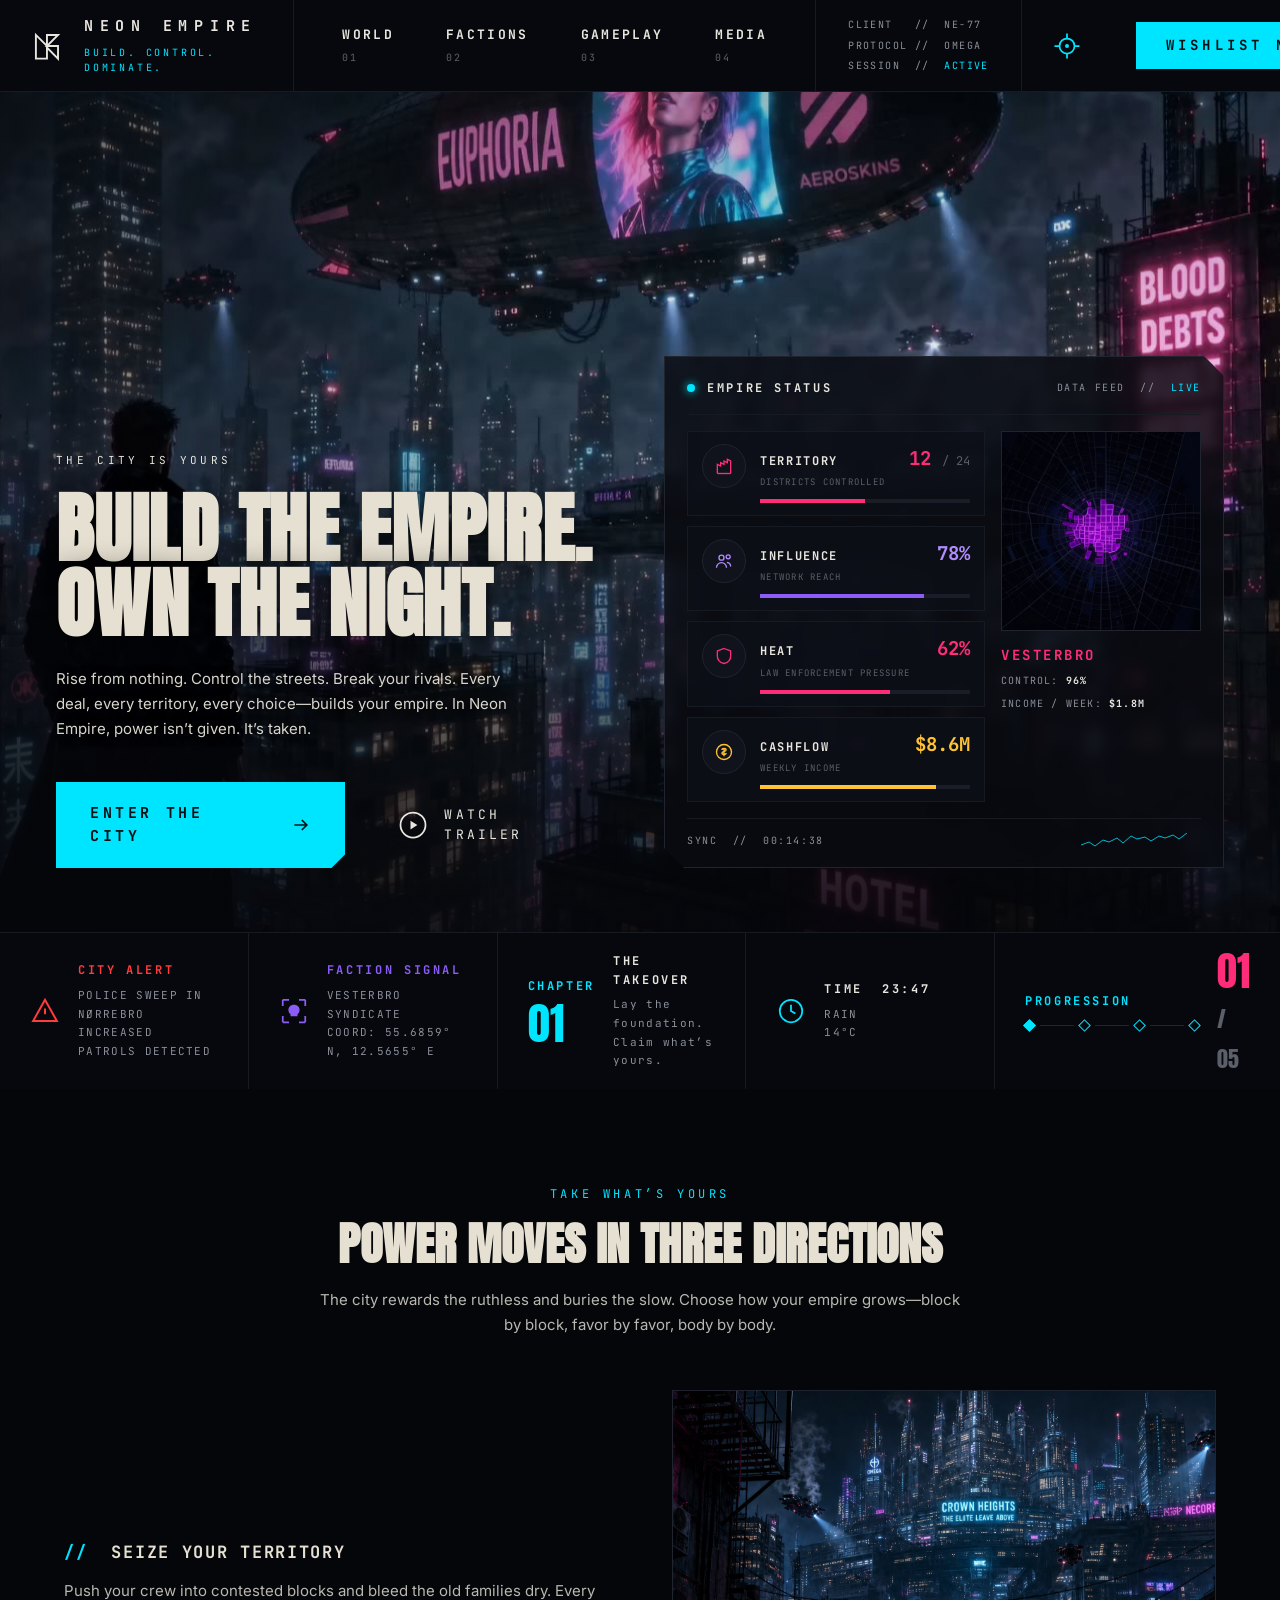
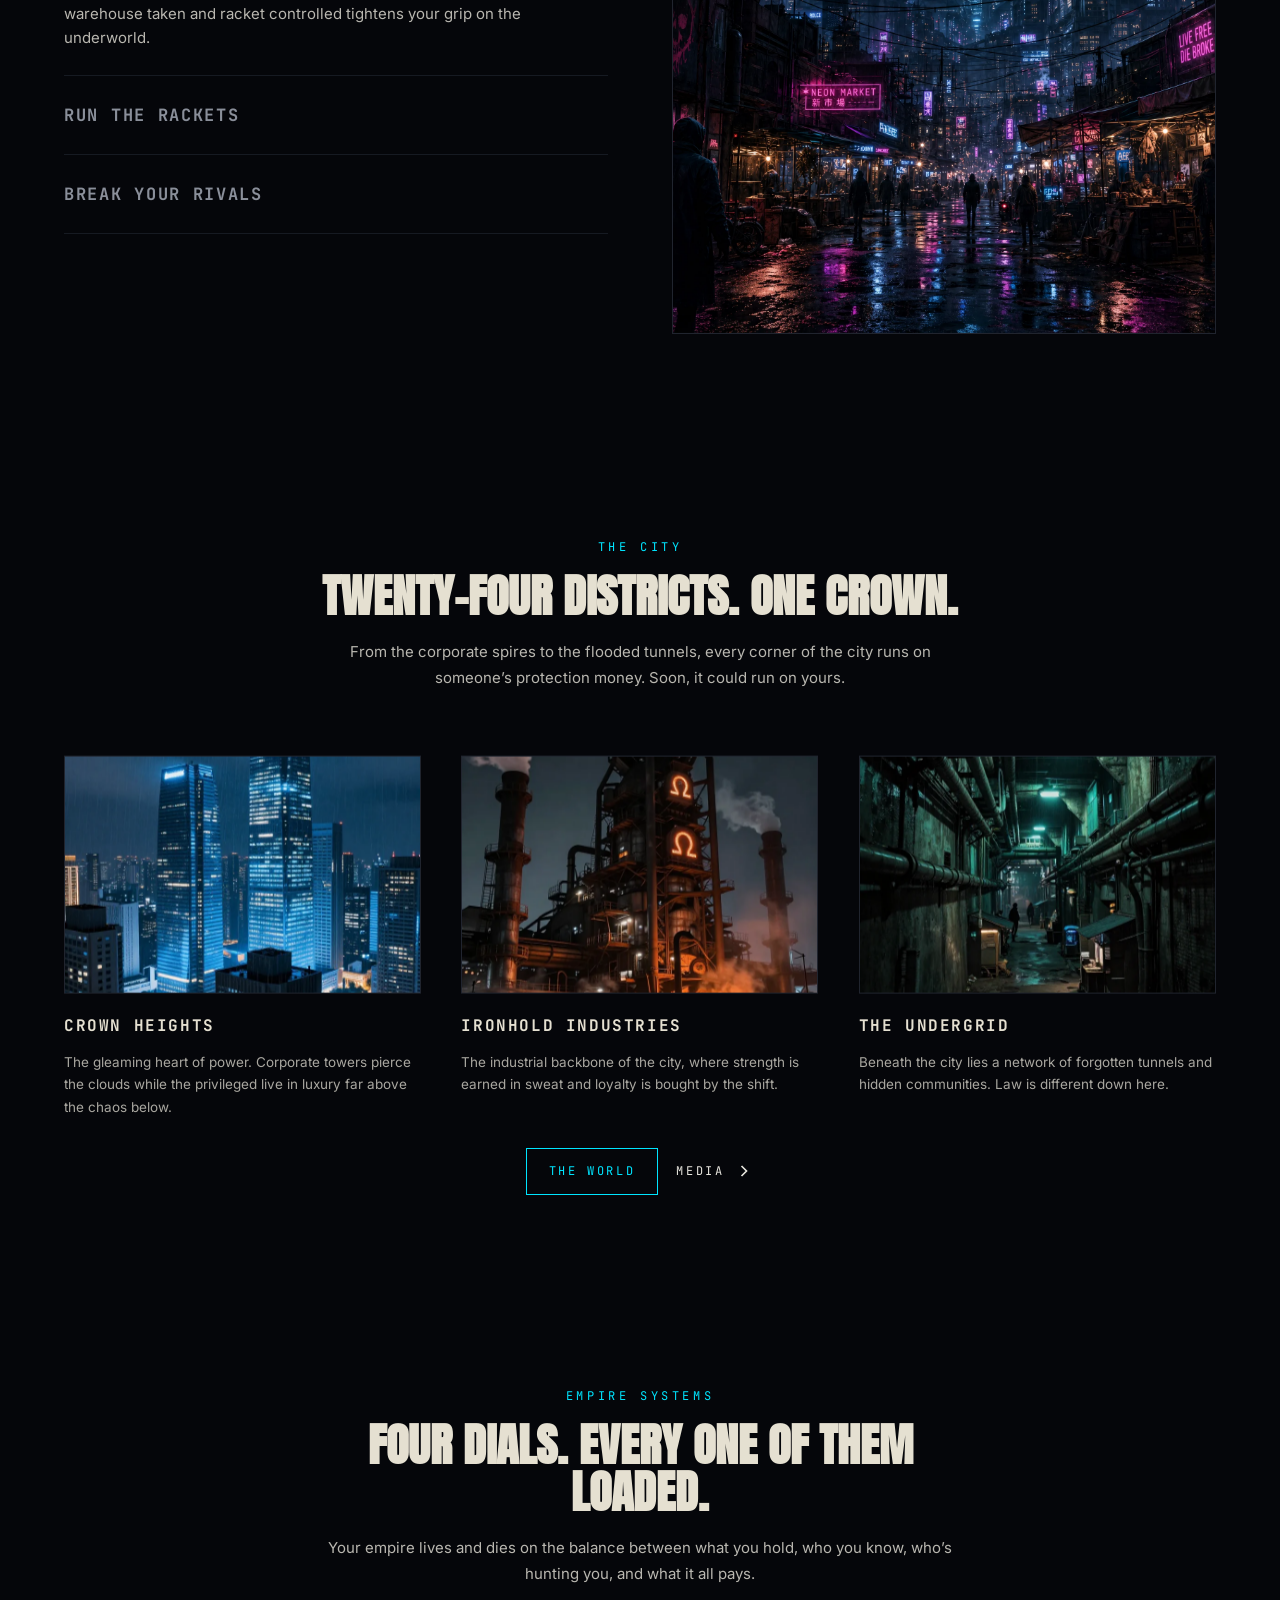
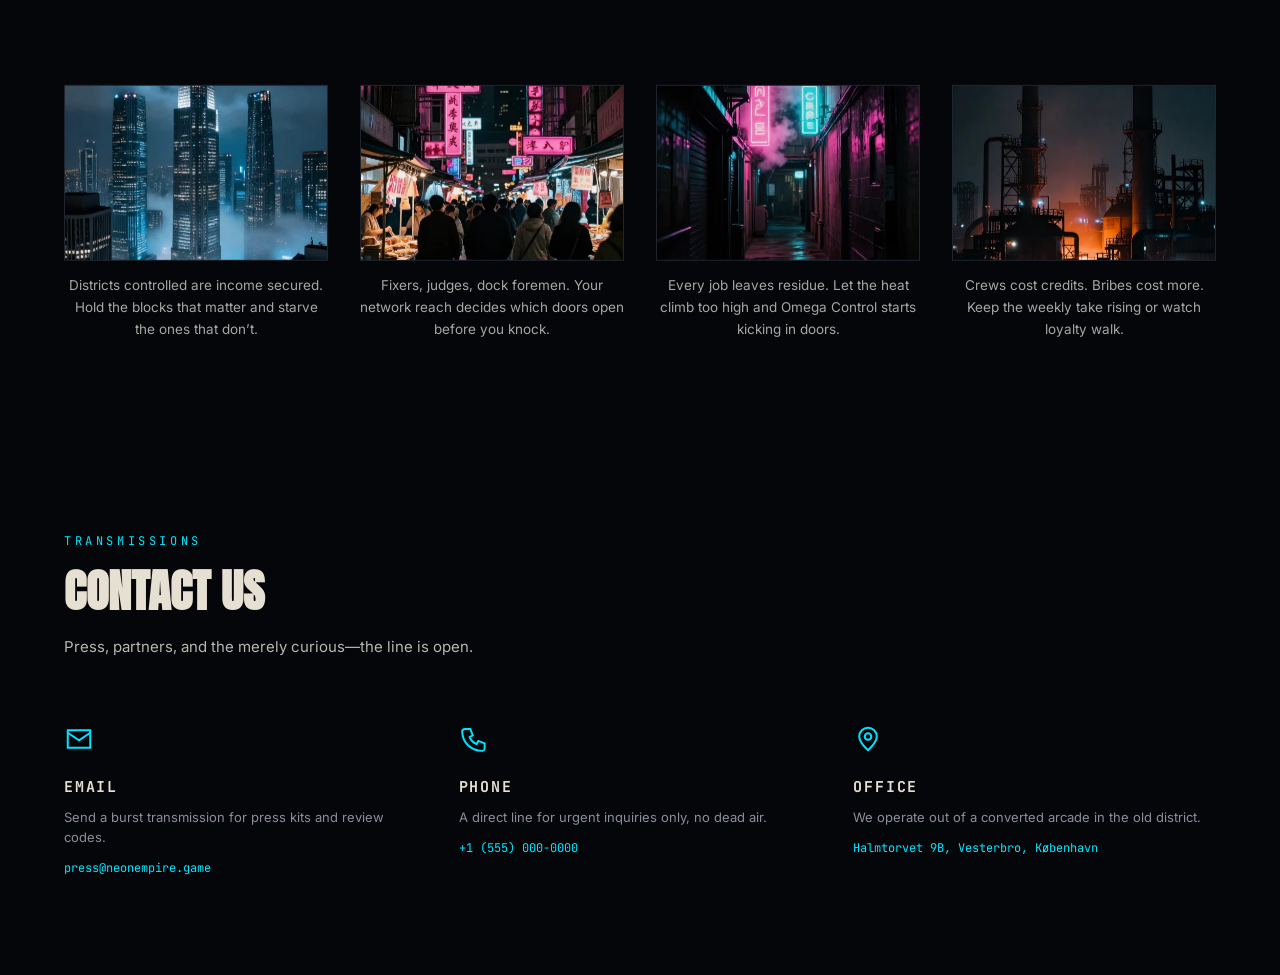
==== commit ab854d5f: "Add boot sequence animation to the empire status panel Panel powers on like a HUD: scanline sweep, t" ====
--- a/index.html
+++ b/index.html
@@ -8,9 +8,10 @@
   <link rel="preconnect" href="https://fonts.gstatic.com" crossorigin />
   <link href="https://fonts.googleapis.com/css2?family=Anton&family=Inter:wght@400;600&family=JetBrains+Mono:wght@400;700&display=swap" rel="stylesheet" />
   <link rel="stylesheet" href="css/base.css?v=2" />
-  <link rel="stylesheet" href="css/home.css?v=6" />
+  <link rel="stylesheet" href="css/home.css?v=7" />
   <link rel="stylesheet" href="css/components.css?v=2" />
   <link rel="stylesheet" href="css/widgets.css?v=2" />
+  <script>if(!matchMedia("(prefers-reduced-motion: reduce)").matches)document.documentElement.classList.add("anim");</script>
 </head>
 <body>
 
@@ -80,9 +81,9 @@
                 <svg class="icon" viewBox="0 0 24 24" fill="none" stroke="currentColor" stroke-width="1.6"><path d="M4 21V10l4 2V8l4 2V6l4 2V4l4 2v15" /><path d="M4 21h16" /></svg>
               </span>
               <span class="stat-body">
-                <span class="stat-top"><span class="stat-name">TERRITORY</span><span class="stat-value v-pink">12 <span class="of">/ 24</span></span></span>
+                <span class="stat-top"><span class="stat-name">TERRITORY</span><span class="stat-value v-pink"><span class="count" data-to="12">12</span> <span class="of">/ 24</span></span></span>
                 <span class="stat-sub">DISTRICTS CONTROLLED</span>
-                <span class="stat-meter"><i class="m-pink" style="width:50%"></i></span>
+                <span class="stat-meter"><i class="m-pink" style="--fill:50%"></i></span>
               </span>
             </div>
             <div class="stat-row">
@@ -90,9 +91,9 @@
                 <svg class="icon" viewBox="0 0 24 24" fill="none" stroke="currentColor" stroke-width="1.6"><circle cx="9" cy="8" r="3" /><path d="M3 20c0-3.3 2.7-6 6-6s6 2.7 6 6" /><circle cx="17" cy="7" r="2.4" /><path d="M15.5 13.6c2.7.4 4.5 2.2 4.5 5" /></svg>
               </span>
               <span class="stat-body">
-                <span class="stat-top"><span class="stat-name">INFLUENCE</span><span class="stat-value v-purple">78%</span></span>
+                <span class="stat-top"><span class="stat-name">INFLUENCE</span><span class="stat-value v-purple"><span class="count" data-to="78">78</span>%</span></span>
                 <span class="stat-sub">NETWORK REACH</span>
-                <span class="stat-meter"><i class="m-purple" style="width:78%"></i></span>
+                <span class="stat-meter"><i class="m-purple" style="--fill:78%"></i></span>
               </span>
             </div>
             <div class="stat-row">
@@ -100,9 +101,9 @@
                 <svg class="icon" viewBox="0 0 24 24" fill="none" stroke="currentColor" stroke-width="1.6"><path d="M12 3l8 3v6c0 5-3.5 8-8 9-4.5-1-8-4-8-9V6z" /></svg>
               </span>
               <span class="stat-body">
-                <span class="stat-top"><span class="stat-name">HEAT</span><span class="stat-value v-pink">62%</span></span>
+                <span class="stat-top"><span class="stat-name">HEAT</span><span class="stat-value v-pink"><span class="count" data-to="62">62</span>%</span></span>
                 <span class="stat-sub">LAW ENFORCEMENT PRESSURE</span>
-                <span class="stat-meter"><i class="m-pink" style="width:62%"></i></span>
+                <span class="stat-meter"><i class="m-pink" style="--fill:62%"></i></span>
               </span>
             </div>
             <div class="stat-row">
@@ -110,14 +111,17 @@
                 <svg class="icon" viewBox="0 0 24 24" fill="none" stroke="currentColor" stroke-width="1.6"><circle cx="12" cy="12" r="9" /><path d="M12 7v10M9.5 9.5c0-1 1.1-1.7 2.5-1.7s2.5.7 2.5 1.7-1 1.5-2.5 1.9-2.5.9-2.5 1.9 1.1 1.7 2.5 1.7 2.5-.7 2.5-1.7" /></svg>
               </span>
               <span class="stat-body">
-                <span class="stat-top"><span class="stat-name">CASHFLOW</span><span class="stat-value v-yellow">$8.7M</span></span>
+                <span class="stat-top"><span class="stat-name">CASHFLOW</span><span class="stat-value v-yellow">$<span class="count" data-to="8.7" data-dec="1">8.7</span>M</span></span>
                 <span class="stat-sub">WEEKLY INCOME</span>
-                <span class="stat-meter"><i class="m-yellow" style="width:84%"></i></span>
+                <span class="stat-meter"><i class="m-yellow" style="--fill:84%"></i></span>
               </span>
             </div>
           </div>
           <div class="map-block">
-            <img class="map-img" src="assets/map-mini.webp" alt="Territory map highlighting Vesterbro districts" />
+            <div class="map-frame">
+              <img class="map-img map-base" src="assets/map-mini.webp" alt="" aria-hidden="true" />
+              <img class="map-img map-pink" src="assets/map-mini.webp" alt="Territory map highlighting Vesterbro districts" />
+            </div>
             <div class="map-meta">
               <div class="map-name">VESTERBRO</div>
               <div class="map-line">CONTROL: <b>96%</b></div>
@@ -295,6 +299,6 @@
     </div>
   </section>
 
-  <script src="js/main.js?v=6"></script>
+  <script src="js/main.js?v=7"></script>
 </body>
 </html>
--- a/css/home.css
+++ b/css/home.css
@@ -385,3 +385,250 @@
   background-attachment: fixed;
   background-size: auto, 620px;
 }
+
+/* ============================================================
+   EMPIRE STATUS — boot sequence
+   The panel powers on like a HUD: scanline sweep, map territory
+   drops in and blooms, then stat rows calibrate one by one.
+   Initial states are scoped to html.anim (set by an inline script
+   only when JS runs and motion is allowed), so the panel renders
+   complete if scripts fail or reduced-motion is on.
+   ============================================================ */
+
+.empire-panel {
+  position: relative;
+  overflow: hidden;
+}
+
+.anim .empire-panel {
+  opacity: 0;
+}
+.anim .empire-panel .stat-row {
+  opacity: 0;
+  transform: translateX(-16px);
+}
+.anim .empire-panel .stat-meter i {
+  width: 0;
+}
+.anim .empire-panel .map-base,
+.anim .empire-panel .map-pink,
+.anim .empire-panel .map-meta,
+.anim .empire-panel .panel-foot {
+  opacity: 0;
+}
+.anim .empire-panel .sparkline path {
+  stroke-dasharray: 220;
+  stroke-dashoffset: 220;
+}
+
+/* --- panel powers on --- */
+
+.empire-panel.boot {
+  animation: ep-panel-in 0.55s cubic-bezier(0.2, 0.7, 0.3, 1) forwards;
+}
+
+@keyframes ep-panel-in {
+  from { opacity: 0; transform: translateY(12px); }
+  to { opacity: 1; transform: none; }
+}
+
+/* cyan scanline sweeps down the panel once */
+.empire-panel.boot::before {
+  content: "";
+  position: absolute;
+  left: 0;
+  right: 0;
+  height: 140px;
+  z-index: 4;
+  pointer-events: none;
+  background: linear-gradient(180deg, transparent, rgba(0, 229, 255, 0.13) 55%, rgba(0, 229, 255, 0.5) 72%, transparent);
+  animation: ep-scan 1.15s ease-out 0.12s both;
+}
+
+@keyframes ep-scan {
+  0% { top: -140px; opacity: 0; }
+  15% { opacity: 1; }
+  85% { opacity: 1; }
+  100% { top: 100%; opacity: 0; }
+}
+
+/* --- territory map: grid first, then the pink drops in and blooms out --- */
+
+.map-frame {
+  position: relative;
+  width: 100%;
+  aspect-ratio: 1;
+  overflow: hidden;
+  border: 1px solid var(--line);
+}
+
+.map-frame .map-img {
+  position: absolute;
+  inset: 0;
+  width: 100%;
+  height: 100%;
+  object-fit: cover;
+  border: 0;
+}
+
+/* the "empty" grid underneath */
+.map-base {
+  filter: grayscale(1) brightness(0.45) contrast(1.1);
+}
+
+.empire-panel.boot .map-base {
+  animation: ep-fade 0.5s ease 0.45s forwards;
+}
+
+/* falls from above, lands small at centre, then expands to fill */
+.empire-panel.boot .map-pink {
+  animation: ep-map-drop 1.05s cubic-bezier(0.22, 1, 0.36, 1) 0.9s forwards;
+}
+
+@keyframes ep-map-drop {
+  0% {
+    opacity: 0;
+    transform: translateY(-55%) scale(1.18);
+    clip-path: circle(0% at 50% 30%);
+    filter: brightness(2.2) saturate(1.6);
+  }
+  38% {
+    opacity: 1;
+    transform: translateY(0) scale(1);
+    clip-path: circle(9% at 50% 50%);
+    filter: brightness(1.9) saturate(1.5);
+  }
+  100% {
+    opacity: 1;
+    transform: none;
+    clip-path: circle(78% at 50% 50%);
+    filter: none;
+  }
+}
+
+/* impact bloom at the moment it lands */
+.map-frame::after {
+  content: "";
+  position: absolute;
+  inset: 0;
+  z-index: 3;
+  pointer-events: none;
+  opacity: 0;
+  background: radial-gradient(circle at 50% 50%, rgba(255, 45, 120, 0.65), rgba(255, 45, 120, 0.12) 45%, transparent 70%);
+}
+
+.empire-panel.boot .map-frame::after {
+  animation: ep-flash 0.75s ease-out 1.24s forwards;
+}
+
+@keyframes ep-flash {
+  0% { opacity: 0; }
+  18% { opacity: 1; }
+  100% { opacity: 0; }
+}
+
+.empire-panel.boot .map-meta {
+  animation: ep-fade 0.5s ease 1.75s forwards;
+}
+
+/* --- stat rows slide in, staggered --- */
+
+.empire-panel.boot .stat-row {
+  animation: ep-row-in 0.5s cubic-bezier(0.2, 0.7, 0.3, 1) forwards;
+}
+
+.empire-panel.boot .stat-row:nth-child(1) { animation-delay: 0.5s; }
+.empire-panel.boot .stat-row:nth-child(2) { animation-delay: 0.63s; }
+.empire-panel.boot .stat-row:nth-child(3) { animation-delay: 0.76s; }
+.empire-panel.boot .stat-row:nth-child(4) { animation-delay: 0.89s; }
+
+@keyframes ep-row-in {
+  from { opacity: 0; transform: translateX(-16px); }
+  to { opacity: 1; transform: none; }
+}
+
+/* --- bars sweep to target, overshoot slightly, settle (gauge calibrating) --- */
+
+.stat-meter {
+  position: relative;
+}
+
+.stat-meter i {
+  position: relative;
+  overflow: visible;
+}
+
+.empire-panel.boot .stat-meter i {
+  animation: ep-bar-fill 1s cubic-bezier(0.16, 1, 0.3, 1) forwards;
+}
+
+.empire-panel.boot .stat-row:nth-child(1) .stat-meter i { animation-delay: 0.6s; }
+.empire-panel.boot .stat-row:nth-child(2) .stat-meter i { animation-delay: 0.73s; }
+.empire-panel.boot .stat-row:nth-child(3) .stat-meter i { animation-delay: 0.86s; }
+.empire-panel.boot .stat-row:nth-child(4) .stat-meter i { animation-delay: 0.99s; }
+
+@keyframes ep-bar-fill {
+  0% { width: 0; filter: brightness(2.4); }
+  72% { width: calc(var(--fill) * 1.07); filter: brightness(1.5); }
+  100% { width: var(--fill); filter: none; }
+}
+
+/* hot leading edge that rides the fill and burns out at the end */
+.stat-meter i::after {
+  content: "";
+  position: absolute;
+  right: -1px;
+  top: -3px;
+  bottom: -3px;
+  width: 7px;
+  border-radius: 2px;
+  background: #fff;
+  filter: blur(2.5px);
+  opacity: 0;
+}
+
+.empire-panel.boot .stat-meter i::after {
+  animation: ep-edge 1s ease-out forwards;
+  animation-delay: inherit;
+}
+
+.empire-panel.boot .stat-row:nth-child(1) .stat-meter i::after { animation-delay: 0.6s; }
+.empire-panel.boot .stat-row:nth-child(2) .stat-meter i::after { animation-delay: 0.73s; }
+.empire-panel.boot .stat-row:nth-child(3) .stat-meter i::after { animation-delay: 0.86s; }
+.empire-panel.boot .stat-row:nth-child(4) .stat-meter i::after { animation-delay: 0.99s; }
+
+@keyframes ep-edge {
+  0% { opacity: 0; }
+  12% { opacity: 0.95; }
+  70% { opacity: 0.75; }
+  100% { opacity: 0; }
+}
+
+/* --- sparkline draws itself, footer fades up --- */
+
+.empire-panel.boot .panel-foot {
+  animation: ep-fade 0.5s ease 1.6s forwards;
+}
+
+.empire-panel.boot .sparkline path {
+  animation: ep-draw 1.1s ease-out 1.7s forwards;
+}
+
+@keyframes ep-draw {
+  to { stroke-dashoffset: 0; }
+}
+
+/* --- ambient: the live dot keeps breathing once booted --- */
+
+.empire-panel.boot .panel-head .dot {
+  animation: ep-pulse 2.4s ease-in-out 1.4s infinite;
+}
+
+@keyframes ep-pulse {
+  0%, 100% { box-shadow: 0 0 8px var(--cyan); opacity: 1; }
+  50% { box-shadow: 0 0 16px var(--cyan); opacity: 0.55; }
+}
+
+@keyframes ep-fade {
+  to { opacity: 1; }
+}
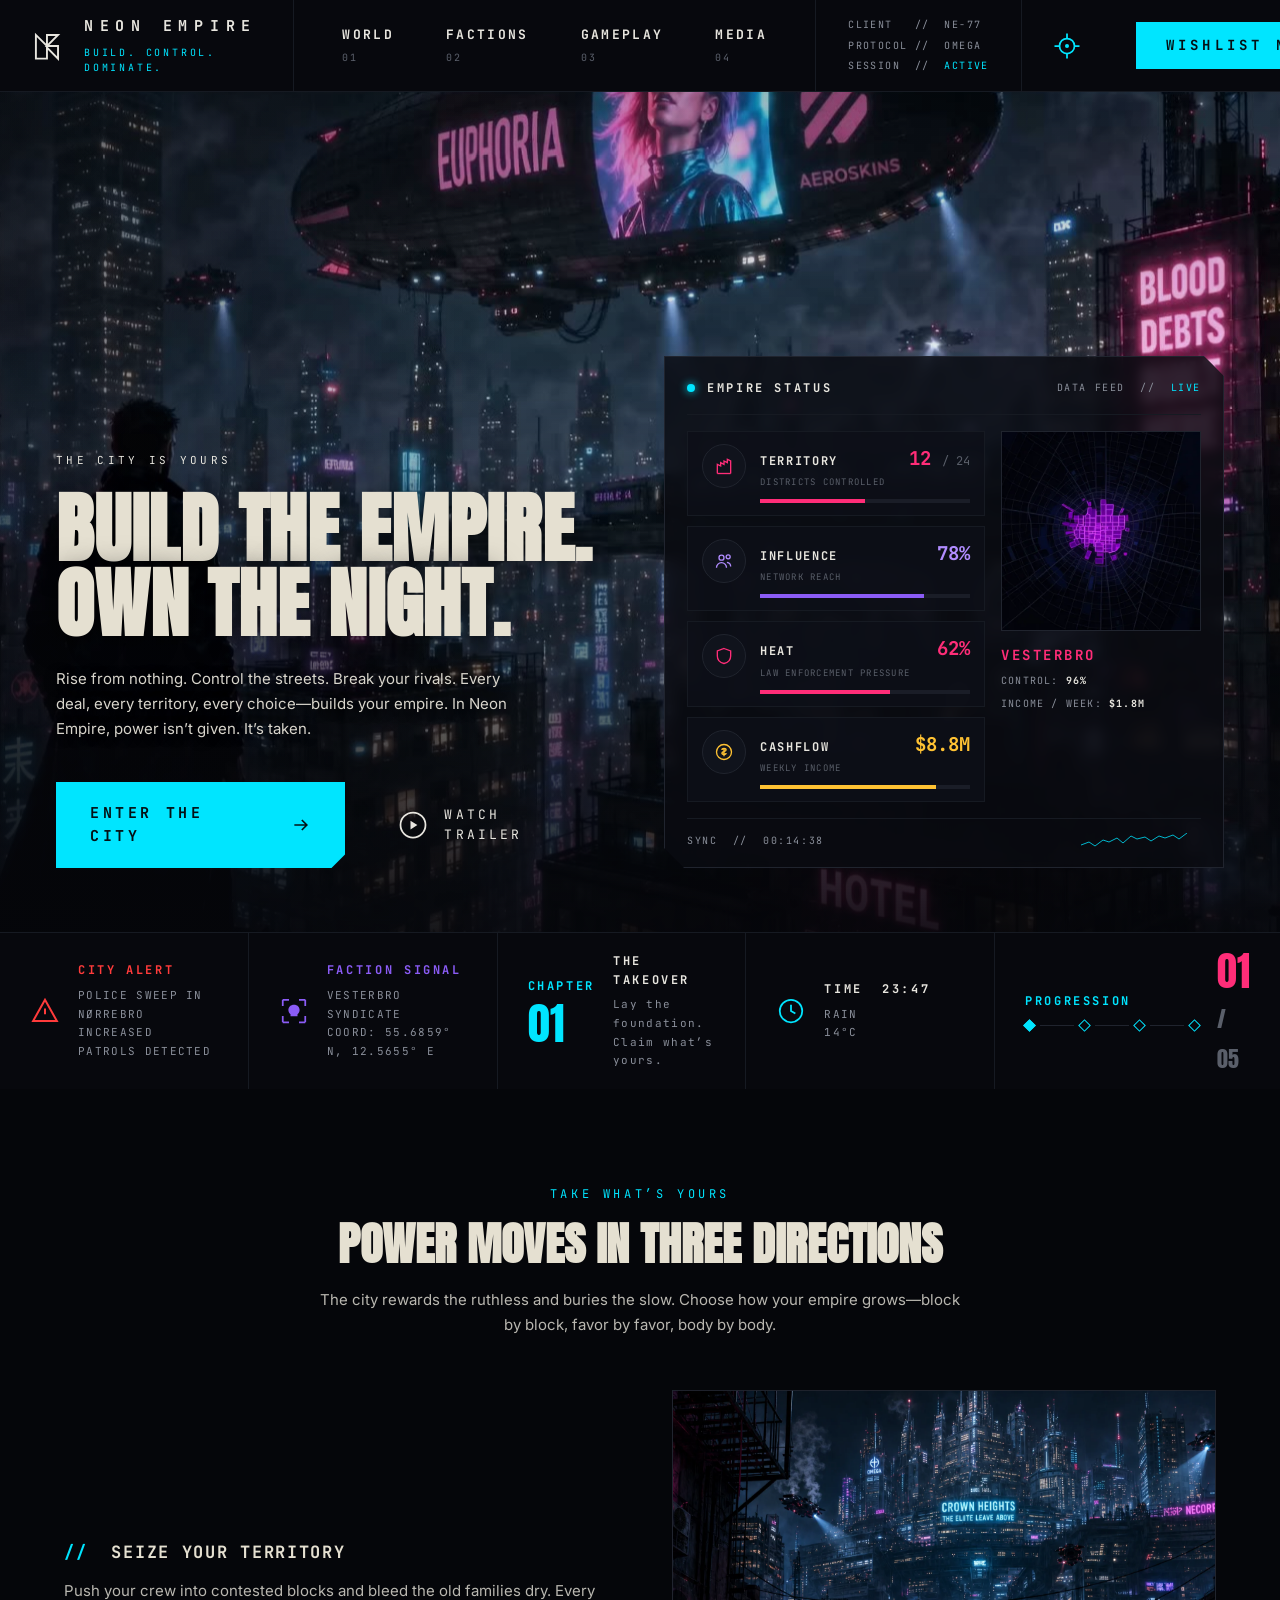
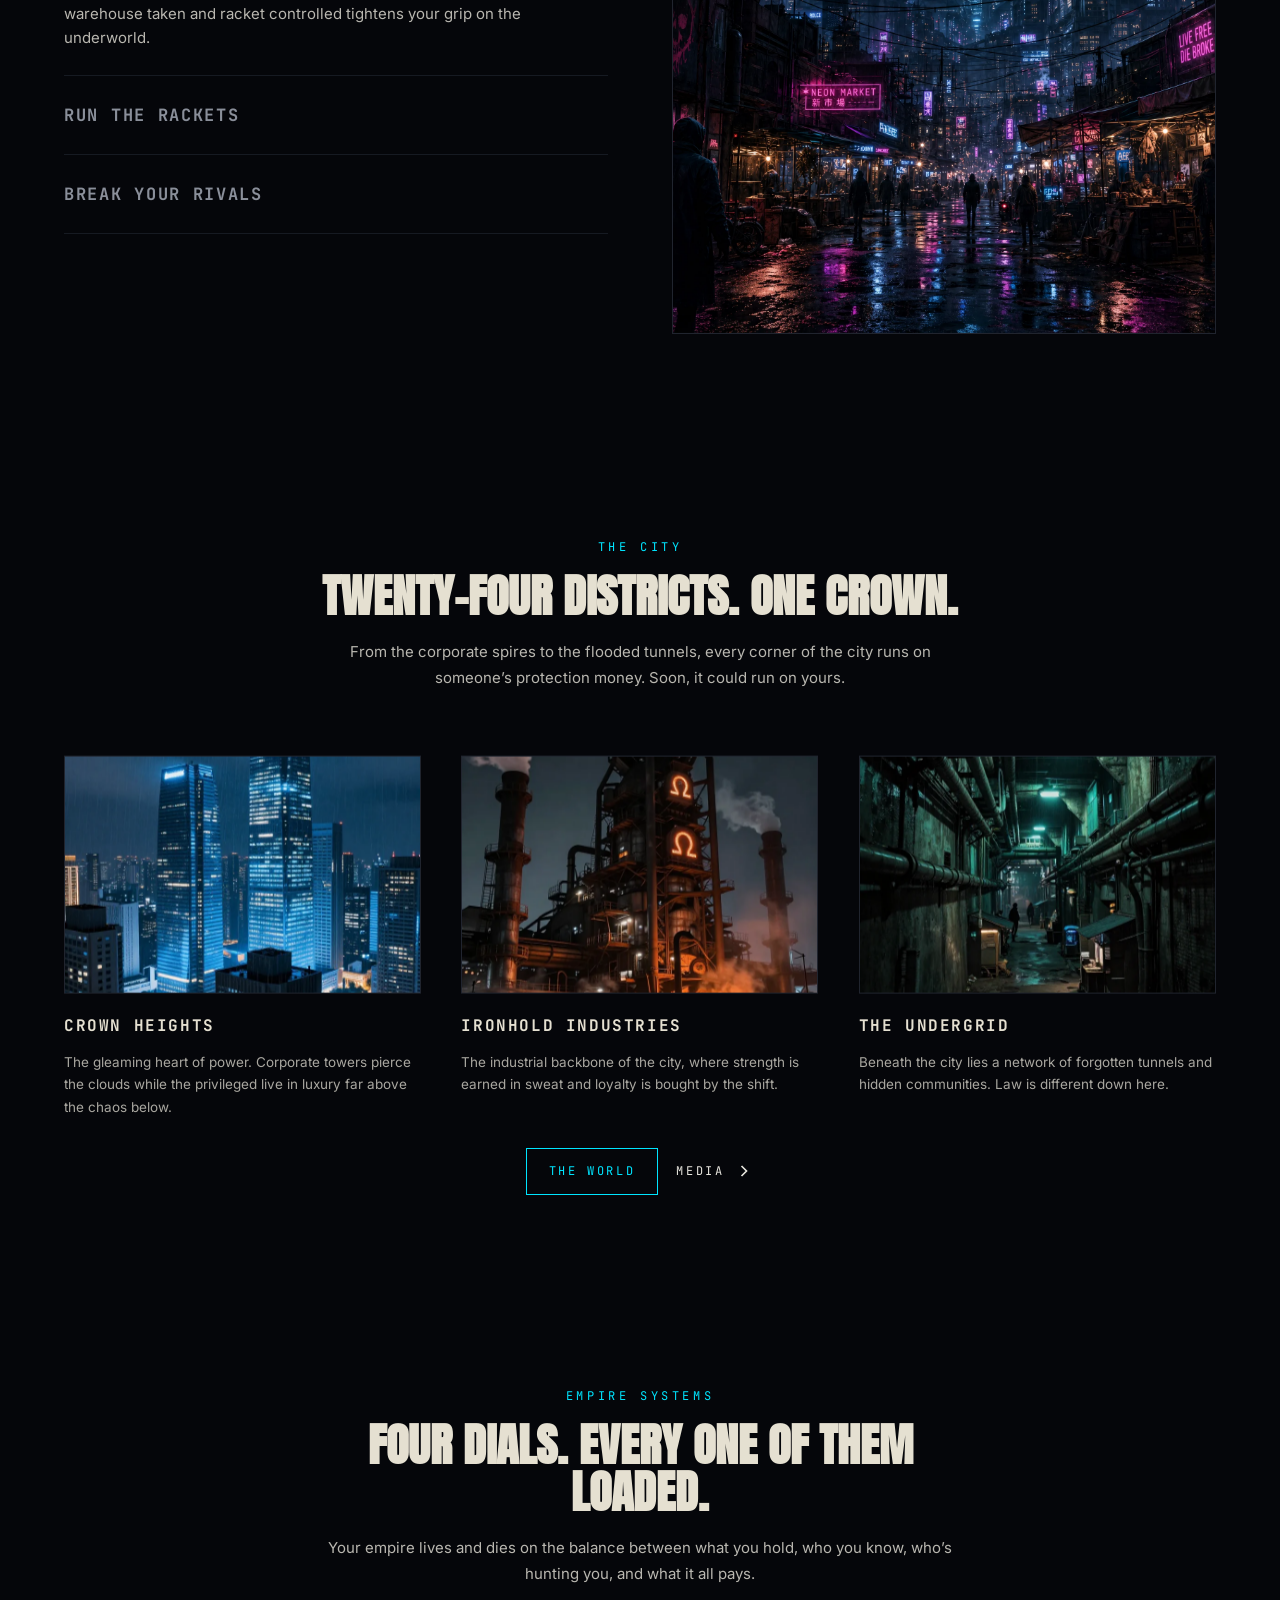
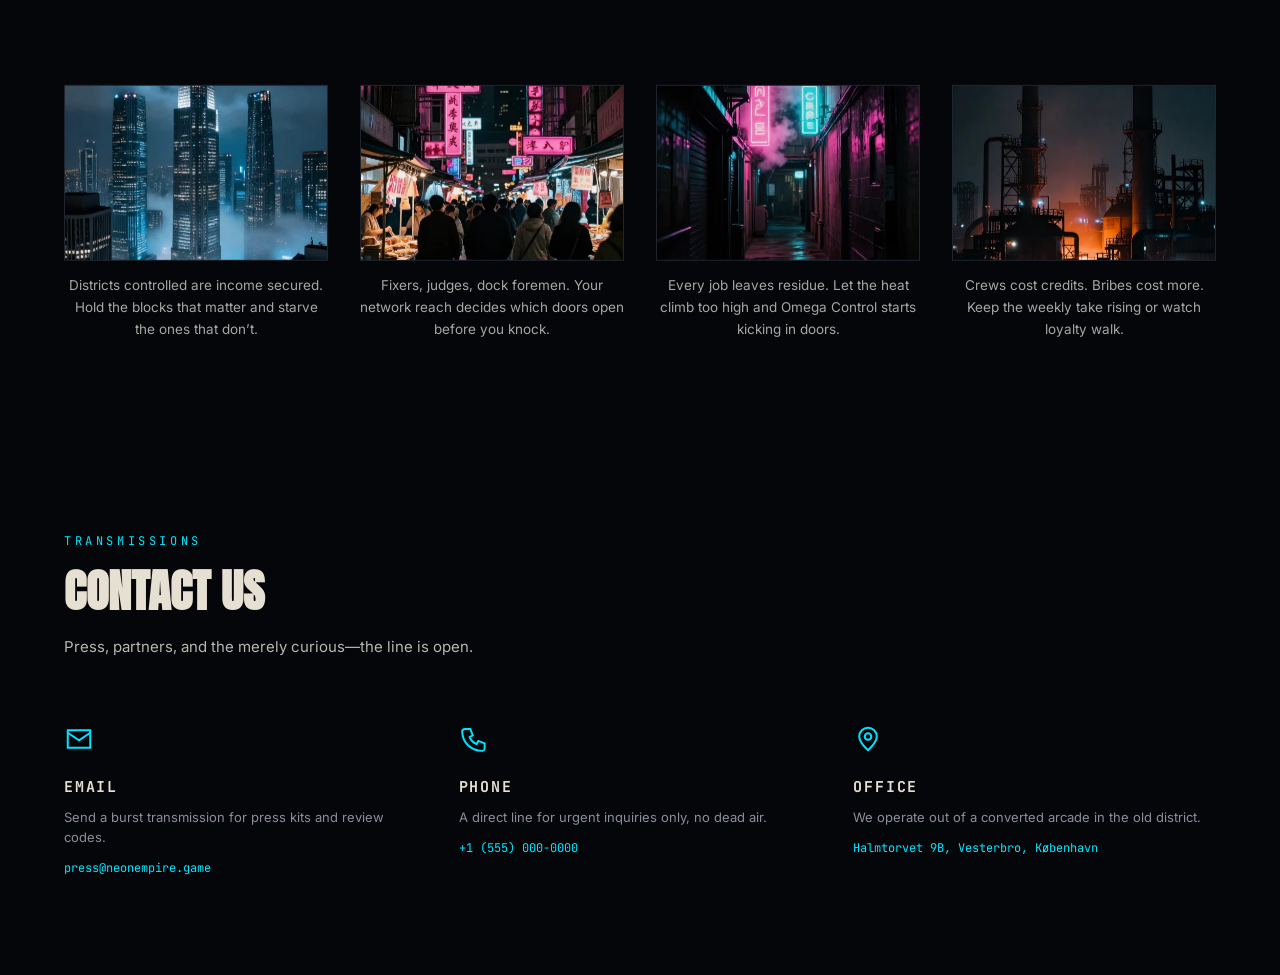
==== commit ad47e48a: "Add digit scramble to stat counters and a looping pulse to the settled map Numbers churn through ran" ====
--- a/index.html
+++ b/index.html
@@ -8,7 +8,7 @@
   <link rel="preconnect" href="https://fonts.gstatic.com" crossorigin />
   <link href="https://fonts.googleapis.com/css2?family=Anton&family=Inter:wght@400;600&family=JetBrains+Mono:wght@400;700&display=swap" rel="stylesheet" />
   <link rel="stylesheet" href="css/base.css?v=2" />
-  <link rel="stylesheet" href="css/home.css?v=7" />
+  <link rel="stylesheet" href="css/home.css?v=8" />
   <link rel="stylesheet" href="css/components.css?v=2" />
   <link rel="stylesheet" href="css/widgets.css?v=2" />
   <script>if(!matchMedia("(prefers-reduced-motion: reduce)").matches)document.documentElement.classList.add("anim");</script>
@@ -299,6 +299,6 @@
     </div>
   </section>
 
-  <script src="js/main.js?v=7"></script>
+  <script src="js/main.js?v=8"></script>
 </body>
 </html>
--- a/css/home.css
+++ b/css/home.css
@@ -482,7 +482,9 @@
 
 /* falls from above, lands small at centre, then expands to fill */
 .empire-panel.boot .map-pink {
-  animation: ep-map-drop 1.05s cubic-bezier(0.22, 1, 0.36, 1) 0.9s forwards;
+  animation:
+    ep-map-drop 1.05s cubic-bezier(0.22, 1, 0.36, 1) 0.9s forwards,
+    ep-map-pulse 3.8s ease-in-out 2.1s infinite;
 }
 
 @keyframes ep-map-drop {
@@ -632,3 +634,41 @@
 @keyframes ep-fade {
   to { opacity: 1; }
 }
+
+/* --- digits scramble before locking on --- */
+
+.stat-value .count {
+  display: inline-block;
+  font-variant-numeric: tabular-nums;
+}
+
+.stat-value .count.scrambling {
+  color: var(--cyan);
+  opacity: 0.85;
+}
+
+/* --- settled map keeps a slow breathing pulse --- */
+
+.map-frame::before {
+  content: "";
+  position: absolute;
+  inset: 0;
+  z-index: 2;
+  pointer-events: none;
+  opacity: 0;
+  background: radial-gradient(circle at 50% 50%, rgba(255, 45, 120, 0.3), transparent 62%);
+}
+
+.empire-panel.boot .map-frame::before {
+  animation: ep-map-glow 3.8s ease-in-out 2.1s infinite;
+}
+
+@keyframes ep-map-glow {
+  0%, 100% { opacity: 0.1; }
+  50% { opacity: 0.42; }
+}
+
+@keyframes ep-map-pulse {
+  0%, 100% { filter: brightness(1) saturate(1); transform: scale(1); }
+  50% { filter: brightness(1.2) saturate(1.22); transform: scale(1.015); }
+}
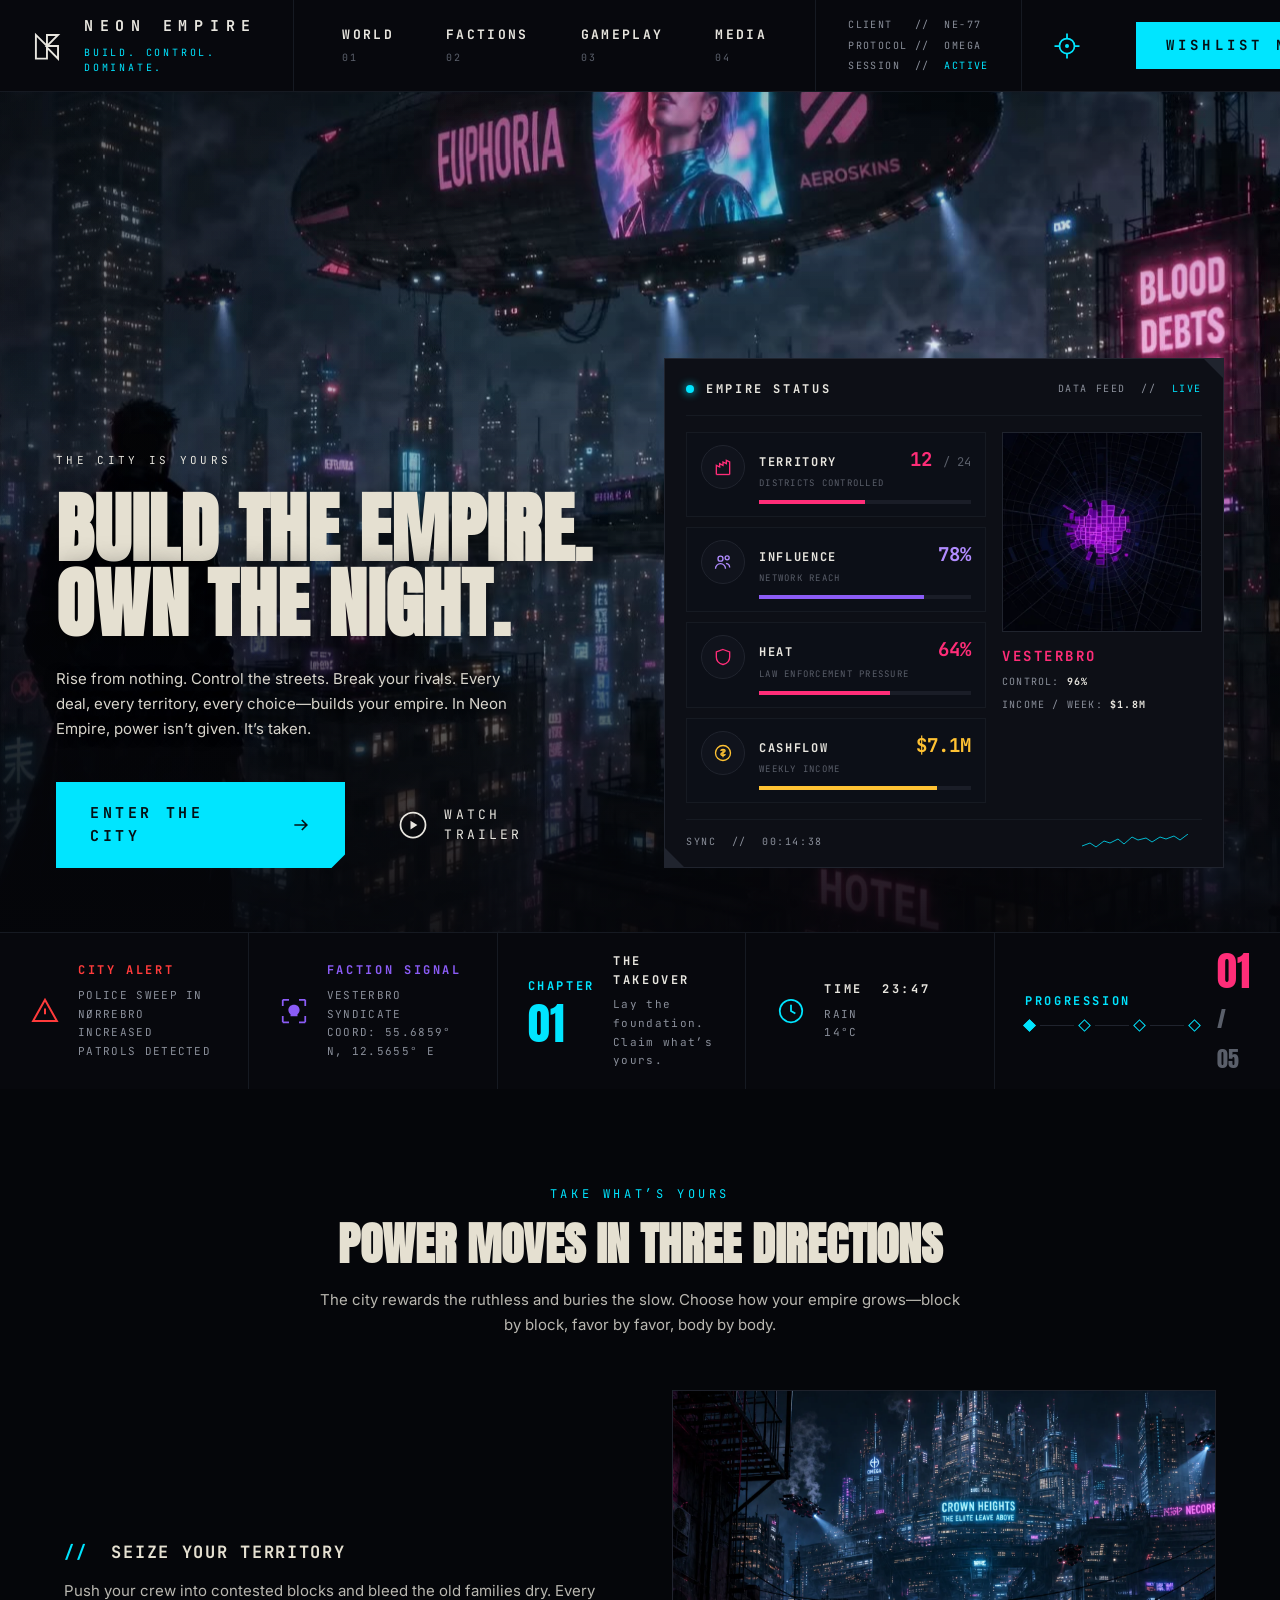
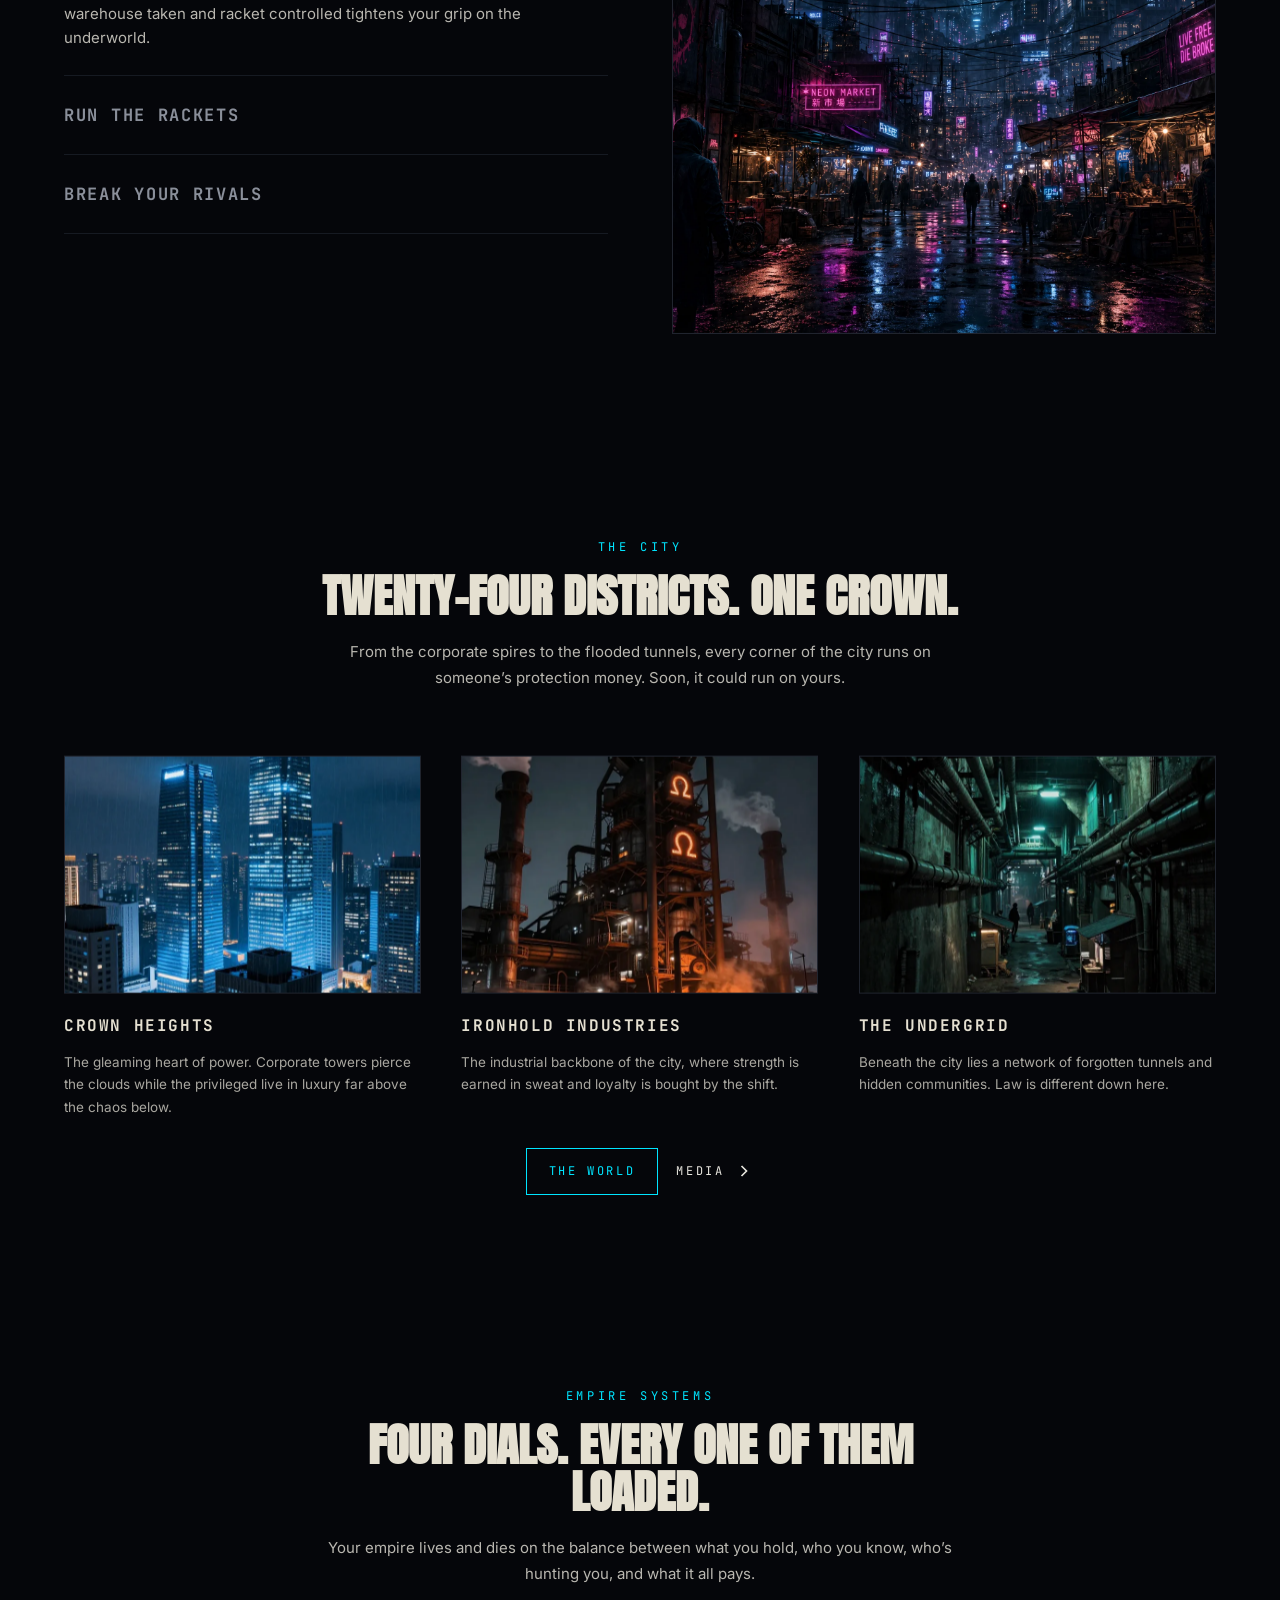
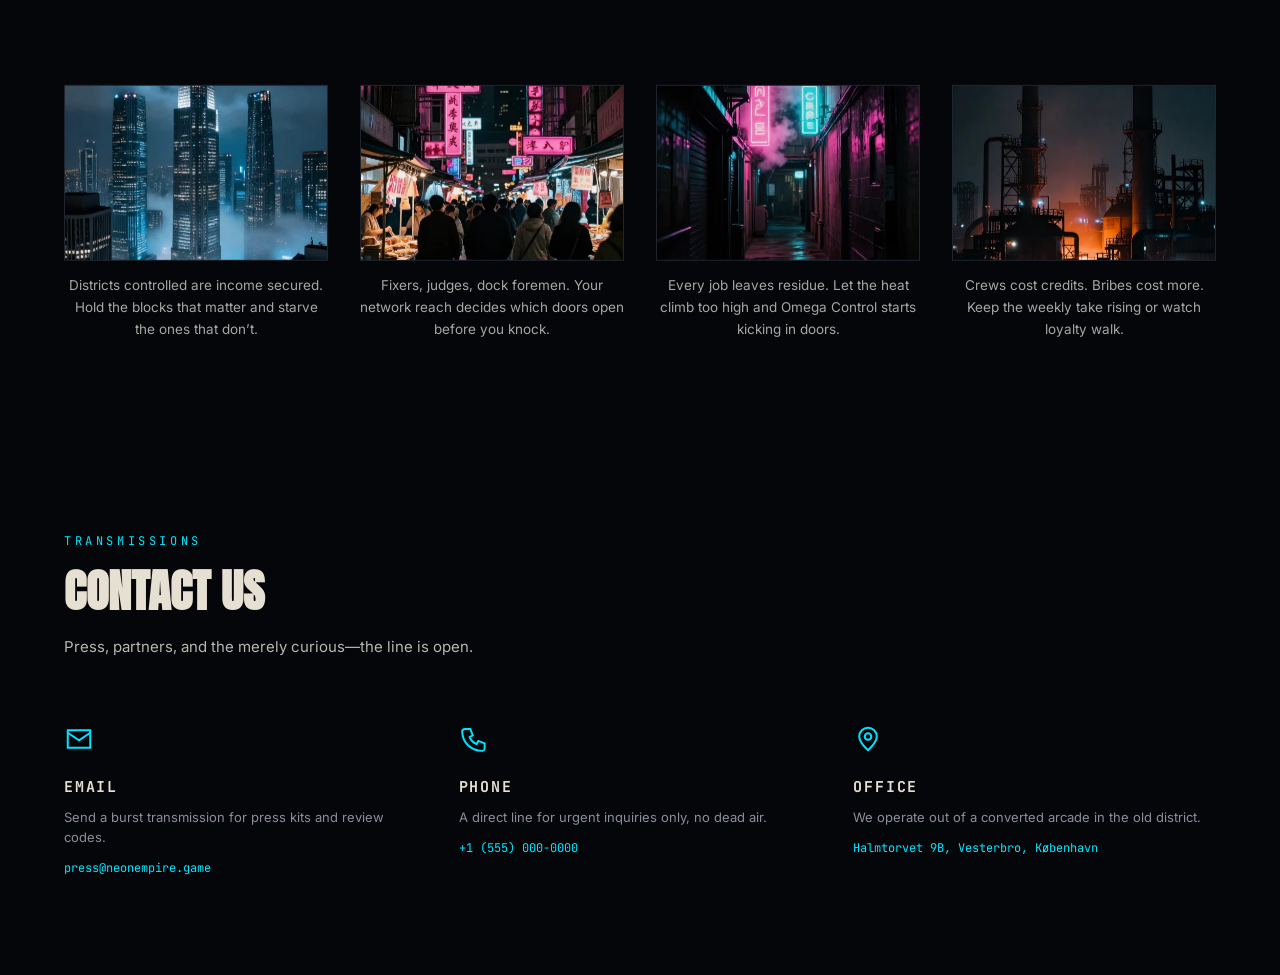
==== commit a00f92e0: "Stroke the empire panel's chamfered corners A border only renders on an element's rectangular edges," ====
--- a/index.html
+++ b/index.html
@@ -8,7 +8,7 @@
   <link rel="preconnect" href="https://fonts.gstatic.com" crossorigin />
   <link href="https://fonts.googleapis.com/css2?family=Anton&family=Inter:wght@400;600&family=JetBrains+Mono:wght@400;700&display=swap" rel="stylesheet" />
   <link rel="stylesheet" href="css/base.css?v=2" />
-  <link rel="stylesheet" href="css/home.css?v=8" />
+  <link rel="stylesheet" href="css/home.css?v=9" />
   <link rel="stylesheet" href="css/components.css?v=2" />
   <link rel="stylesheet" href="css/widgets.css?v=2" />
   <script>if(!matchMedia("(prefers-reduced-motion: reduce)").matches)document.documentElement.classList.add("anim");</script>
--- a/css/home.css
+++ b/css/home.css
@@ -672,3 +672,40 @@
   0%, 100% { filter: brightness(1) saturate(1); transform: scale(1); }
   50% { filter: brightness(1.2) saturate(1.22); transform: scale(1.015); }
 }
+
+/* --- panel outline that follows the chamfered corners ---
+   A `border` only renders on the element's rectangular edges, so clip-path's
+   two diagonal cuts (lower-left, upper-right) came out unstroked. Instead the
+   panel itself becomes the stroke — filled with the line colour and clipped to
+   the chamfer — with an inset pseudo-element carrying the real background,
+   clipped to the same shape 1px smaller. The difference reads as a 1px outline
+   on every edge, diagonals included. */
+
+.empire-panel {
+  border: 0;
+  background: var(--line);
+  backdrop-filter: none;
+}
+
+.empire-panel::after {
+  content: "";
+  position: absolute;
+  inset: 1px;
+  z-index: 0;
+  background: var(--panel);
+  backdrop-filter: blur(6px);
+  clip-path: polygon(
+    0 0,
+    calc(100% - 19px) 0,
+    100% 19px,
+    100% 100%,
+    19px 100%,
+    0 calc(100% - 19px)
+  );
+}
+
+/* keep panel content above the inset fill */
+.empire-panel > * {
+  position: relative;
+  z-index: 1;
+}
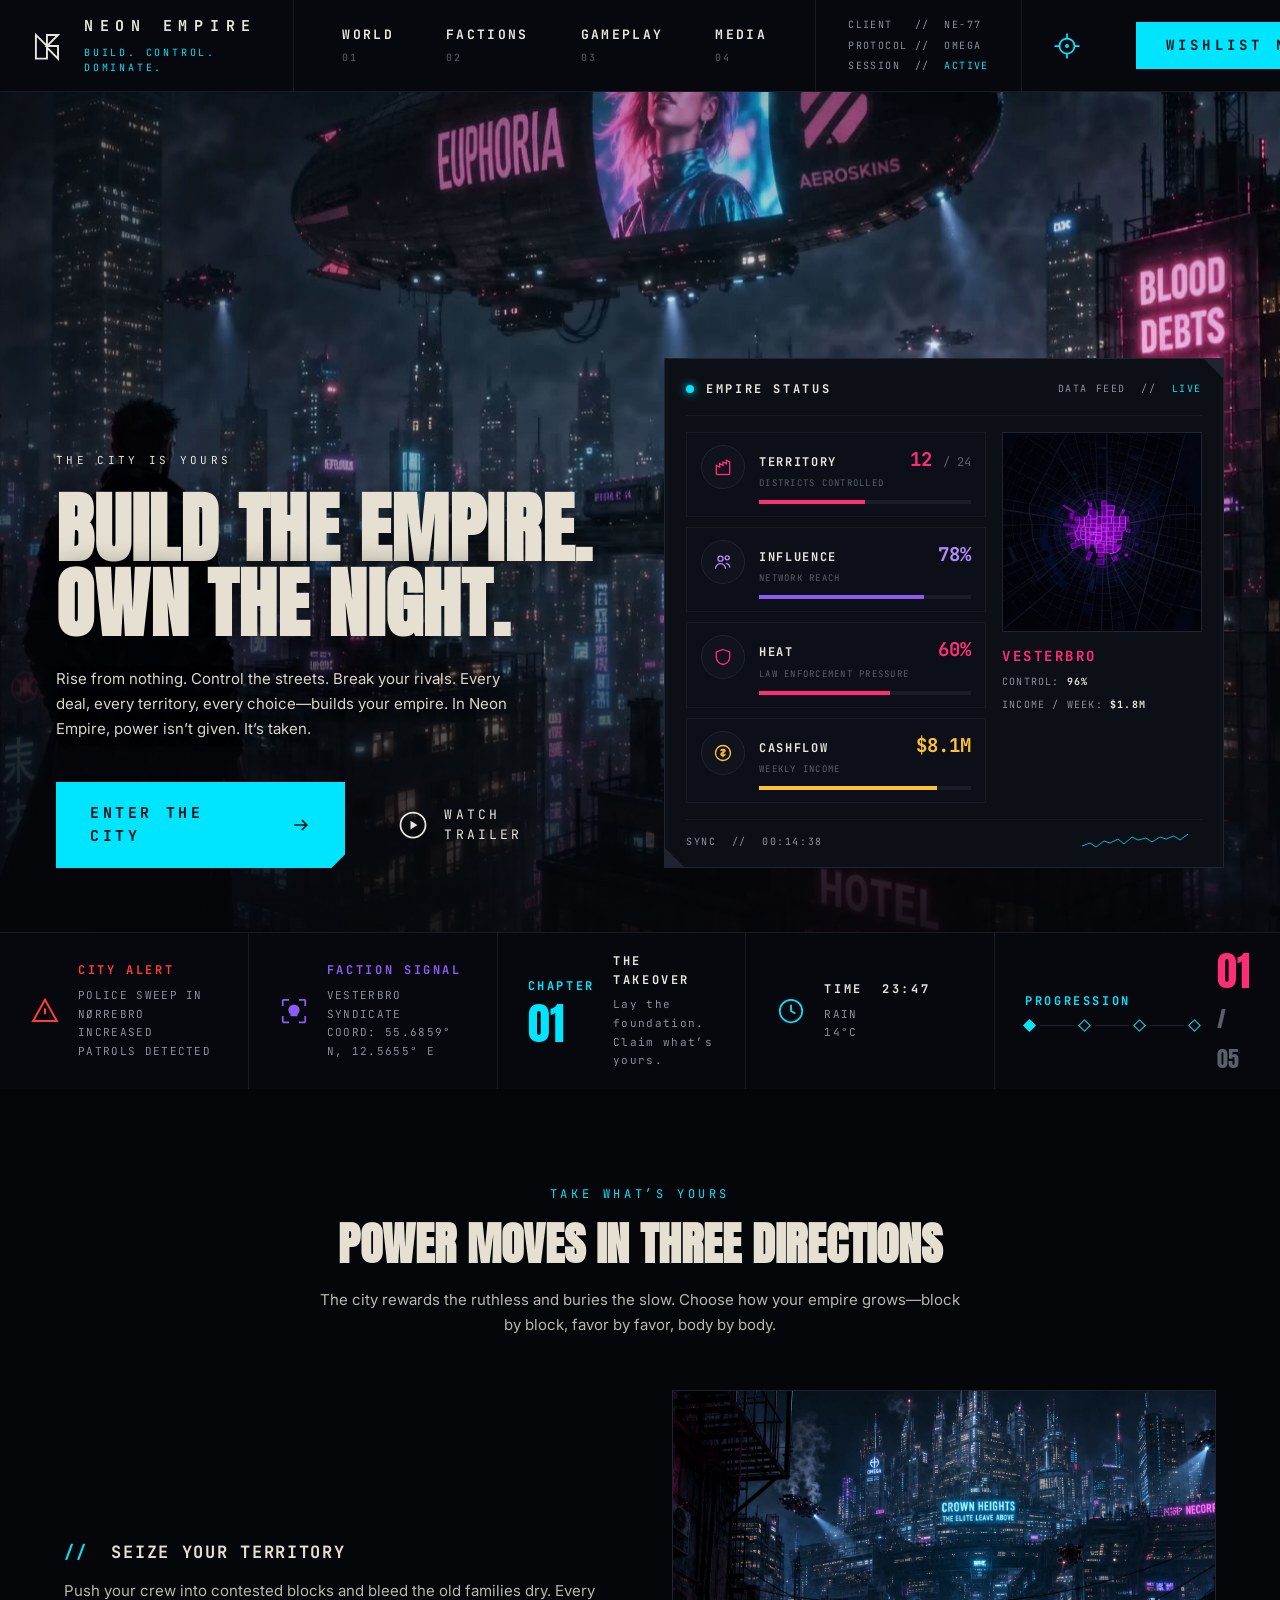
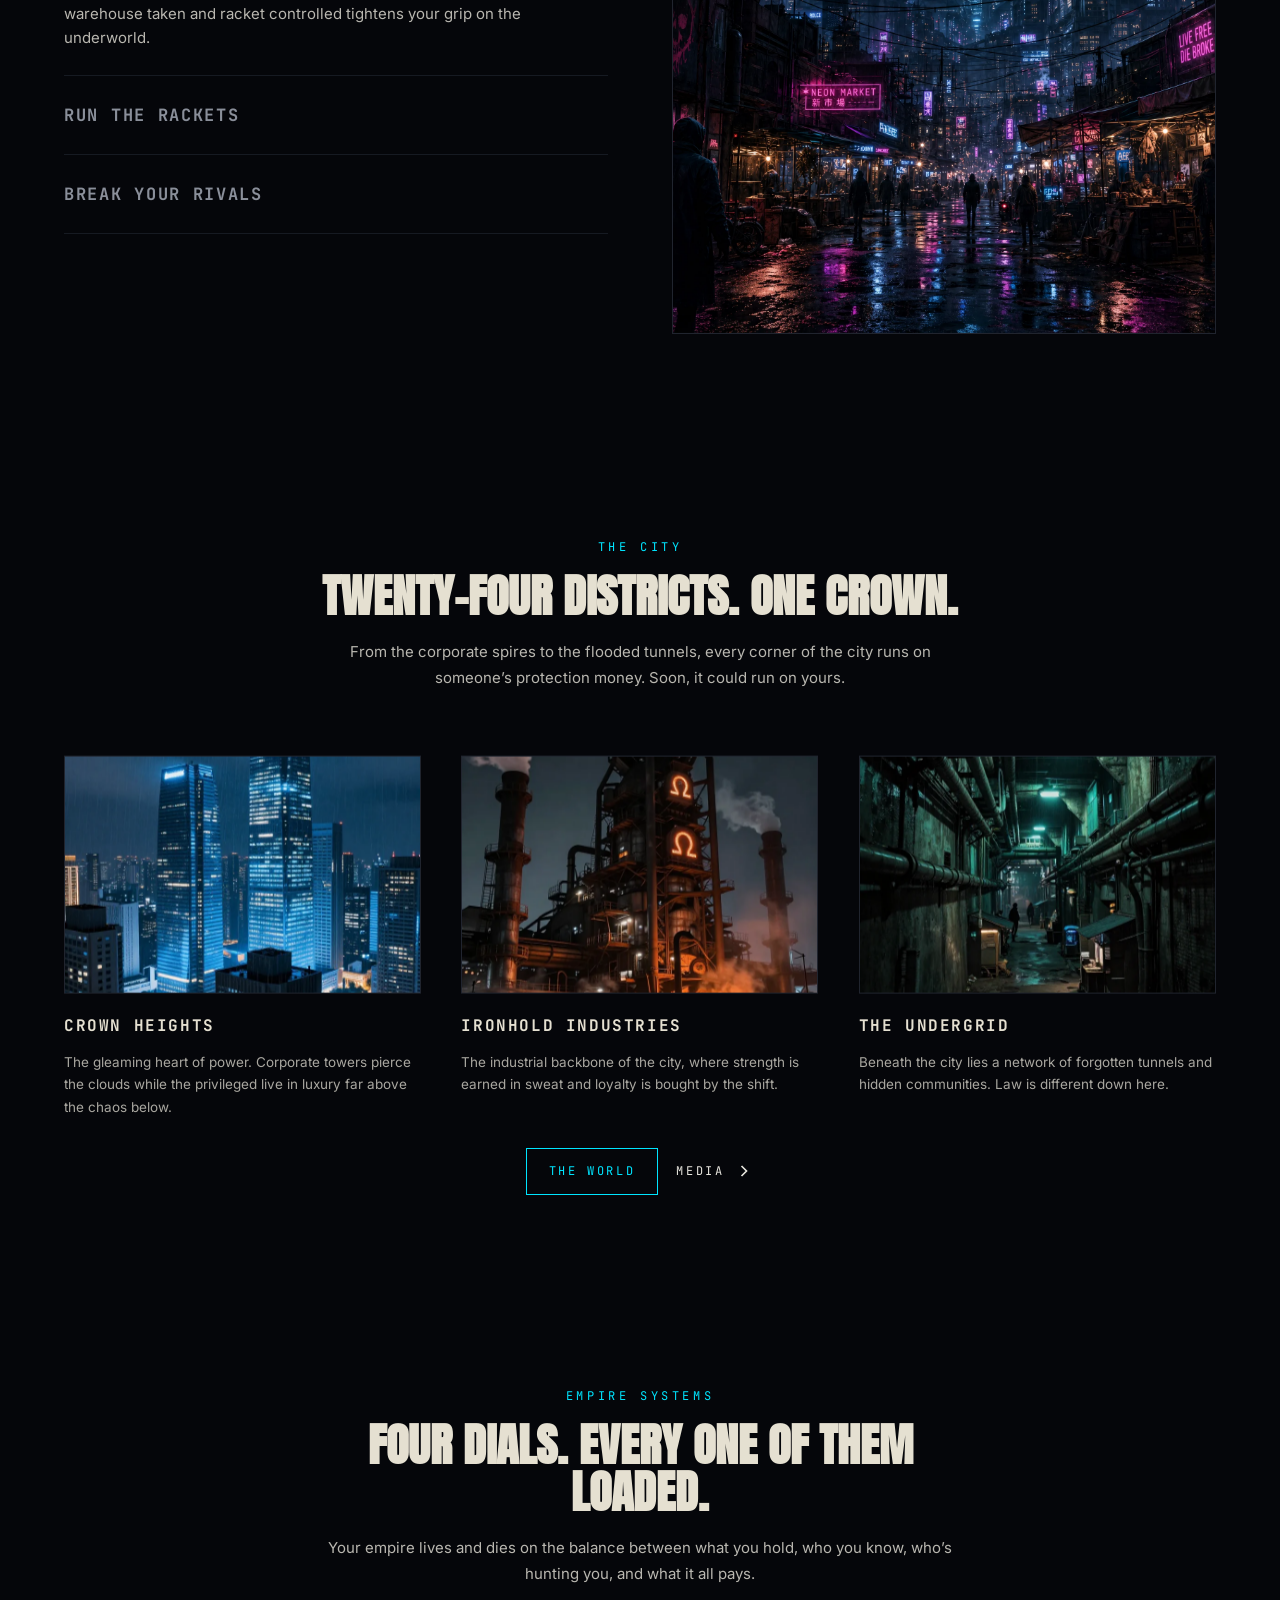
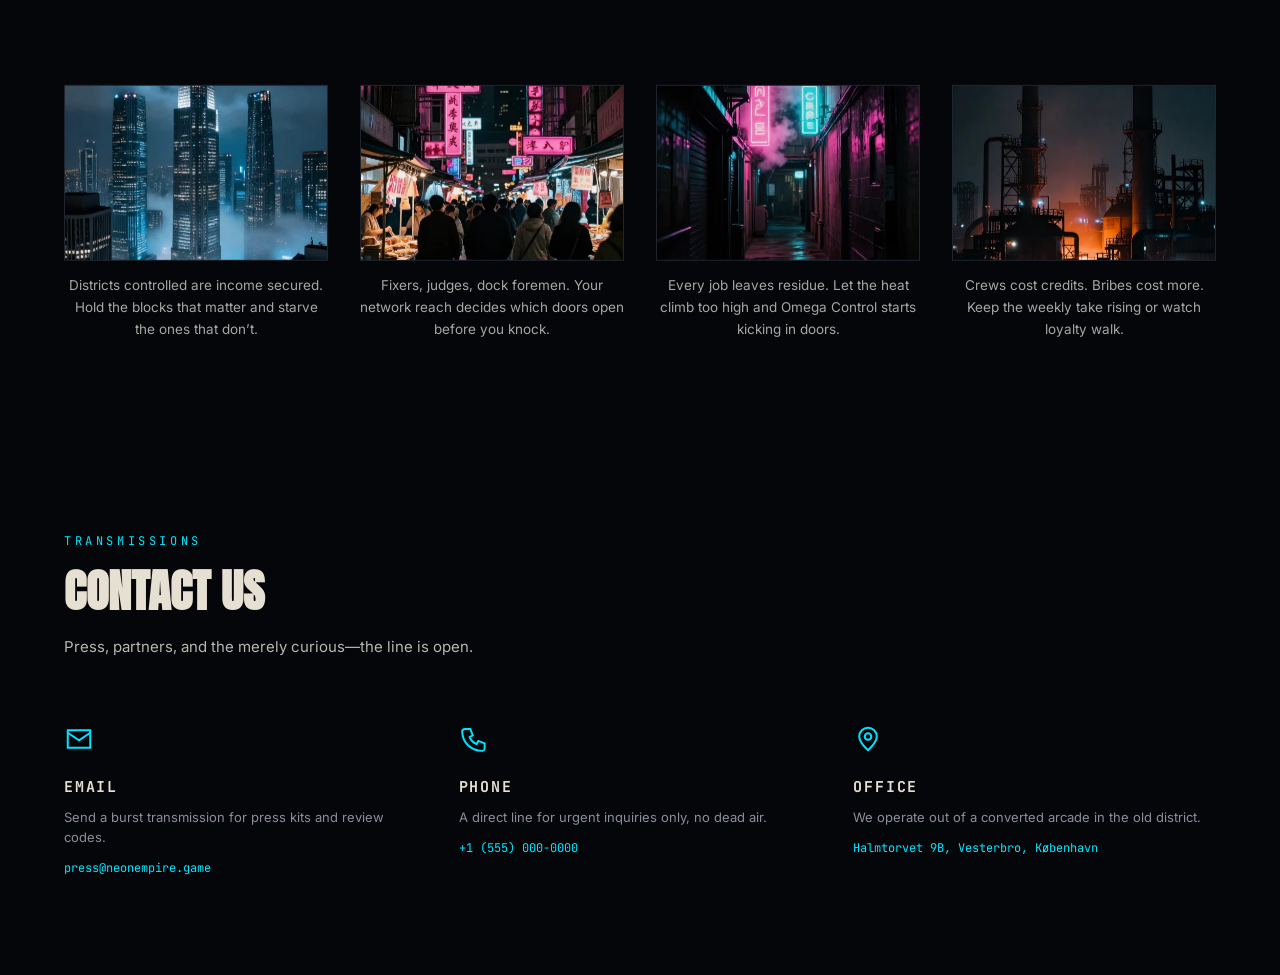
==== commit bd7edbd7: "Add a factions hub linking all three dossiers factions.html lists the Syndicate, Enforcers and Polic" ====
--- a/index.html
+++ b/index.html
@@ -27,7 +27,7 @@
     </a>
     <nav class="nav-links">
       <a href="world.html"><span class="nav-label">WORLD</span><span class="nav-num">01</span></a>
-      <a href="character.html"><span class="nav-label">FACTIONS</span><span class="nav-num">02</span></a>
+      <a href="factions.html"><span class="nav-label">FACTIONS</span><span class="nav-num">02</span></a>
       <a href="city.html"><span class="nav-label">GAMEPLAY</span><span class="nav-num">03</span></a>
       <a href="areas.html"><span class="nav-label">MEDIA</span><span class="nav-num">04</span></a>
     </nav>
--- a/css/base.css
+++ b/css/base.css
@@ -11,6 +11,7 @@
   --cyan: #00e5ff;
   --pink: #ff2d78;
   --purple: #8b5cf6;
+  --blue: #3d9bff;
   --yellow: #ffc233;
   --red: #ff3b3b;
   --text: #e8e6df;
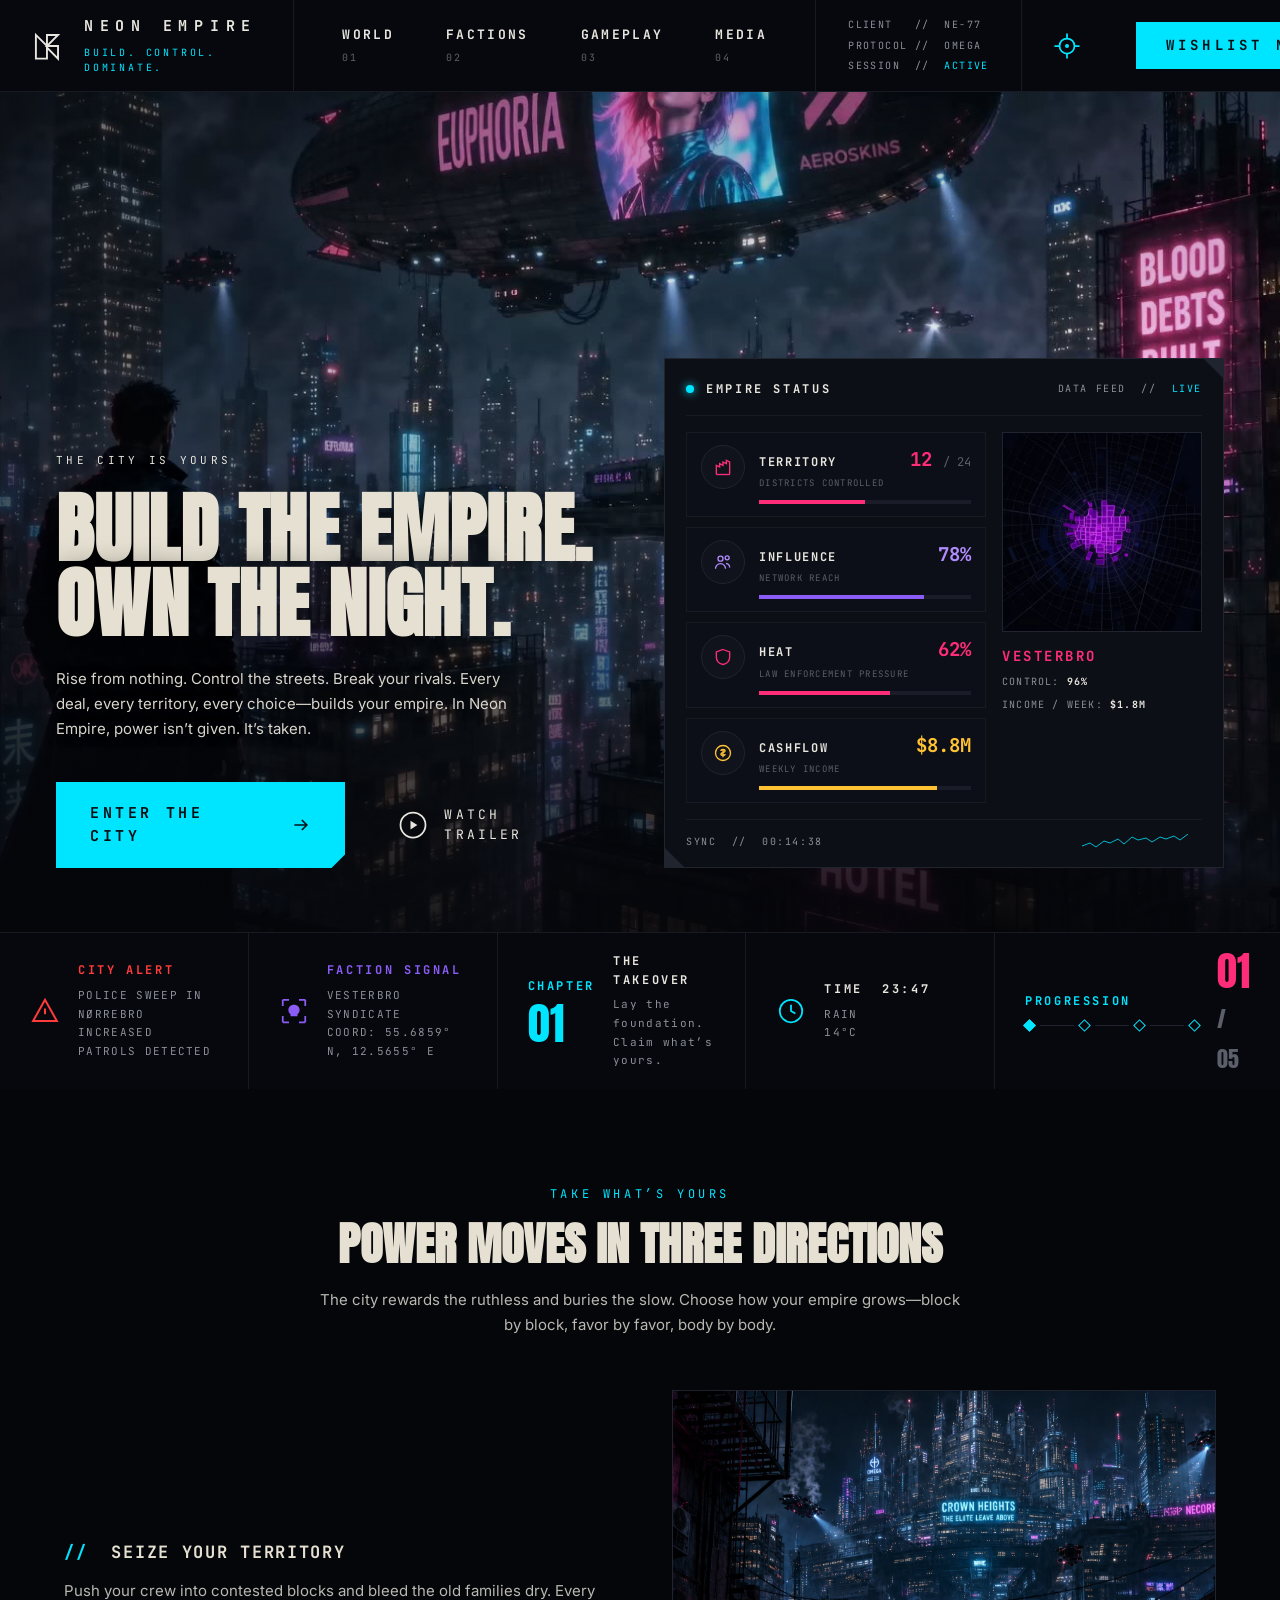
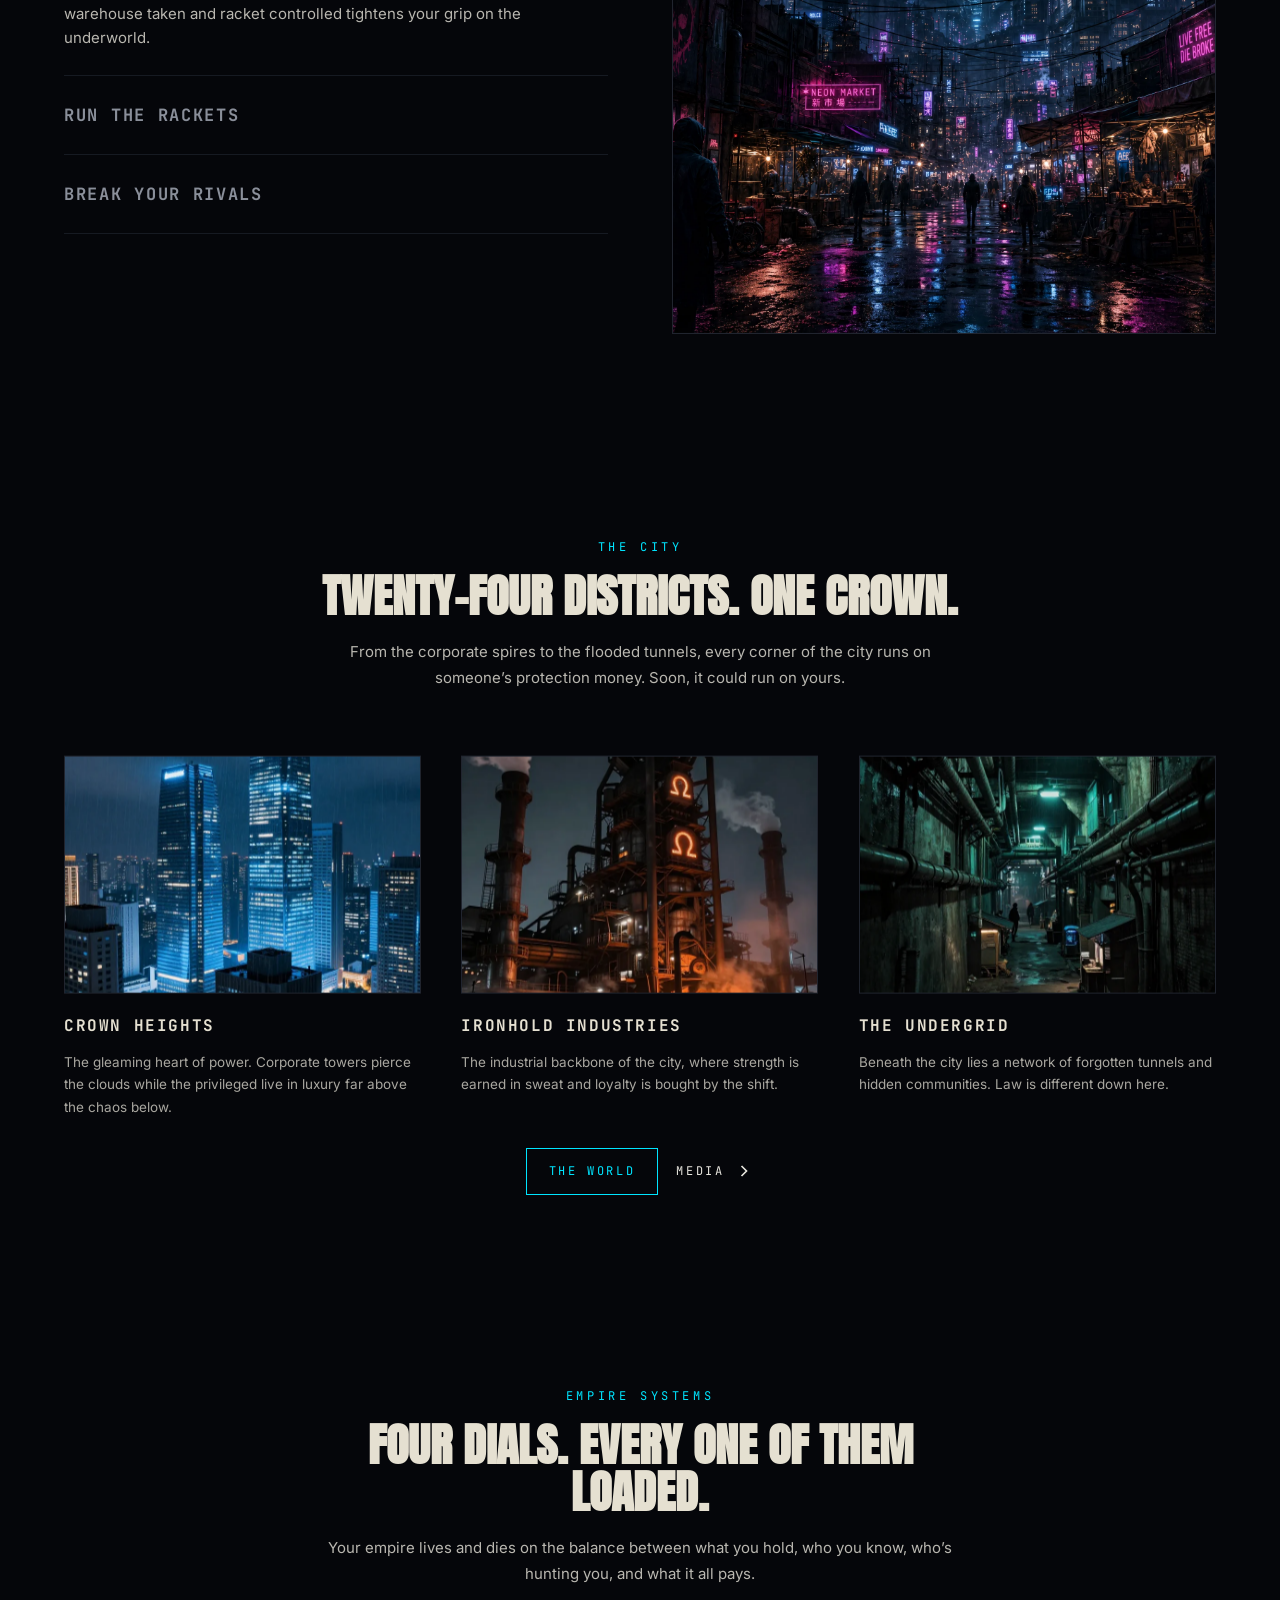
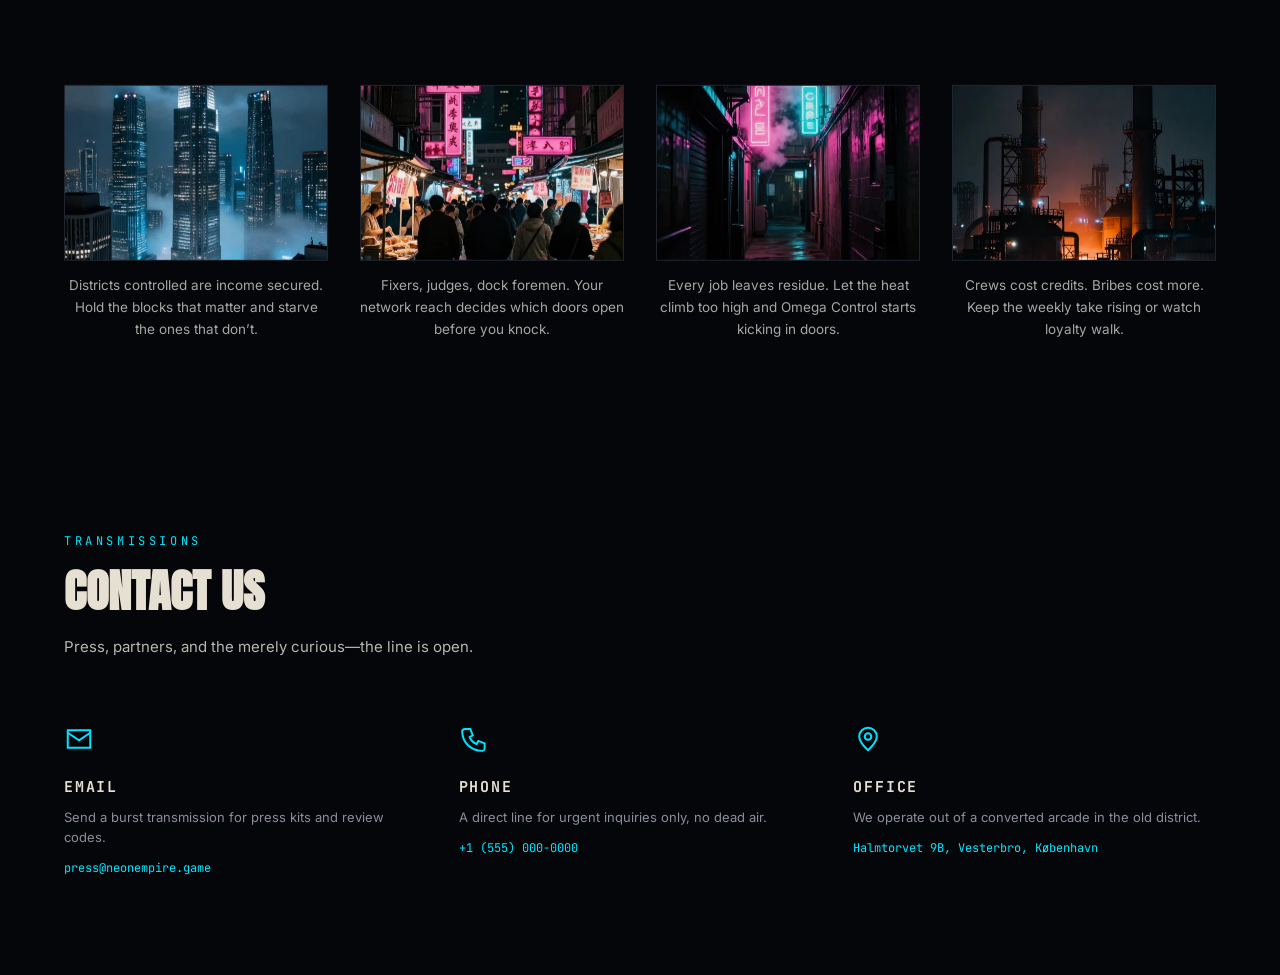
==== commit eaaa6f4d: "Stop the home page snapping past the nav on load The hero was a scroll-snap target, but it starts be" ====
--- a/index.html
+++ b/index.html
@@ -8,7 +8,7 @@
   <link rel="preconnect" href="https://fonts.gstatic.com" crossorigin />
   <link href="https://fonts.googleapis.com/css2?family=Anton&family=Inter:wght@400;600&family=JetBrains+Mono:wght@400;700&display=swap" rel="stylesheet" />
   <link rel="stylesheet" href="css/base.css?v=2" />
-  <link rel="stylesheet" href="css/home.css?v=9" />
+  <link rel="stylesheet" href="css/home.css?v=10" />
   <link rel="stylesheet" href="css/components.css?v=2" />
   <link rel="stylesheet" href="css/widgets.css?v=2" />
   <script>if(!matchMedia("(prefers-reduced-motion: reduce)").matches)document.documentElement.classList.add("anim");</script>
--- a/css/home.css
+++ b/css/home.css
@@ -350,7 +350,12 @@
   scroll-snap-type: y proximity;
 }
 
-.hero,
+/* Only the below-the-fold sections are snap targets. The hero deliberately
+   is NOT one: its top sits below the nav, so snapping to it yanked the page
+   down on load and hid the navigation. With no snap point near the top, the
+   page rests at 0 with the nav visible and the hero scrolls freely, which is
+   also what lets the backdrop parallax actually play out instead of being
+   pulled straight back to the top. */
 body > section.section {
   scroll-snap-align: start;
 }
